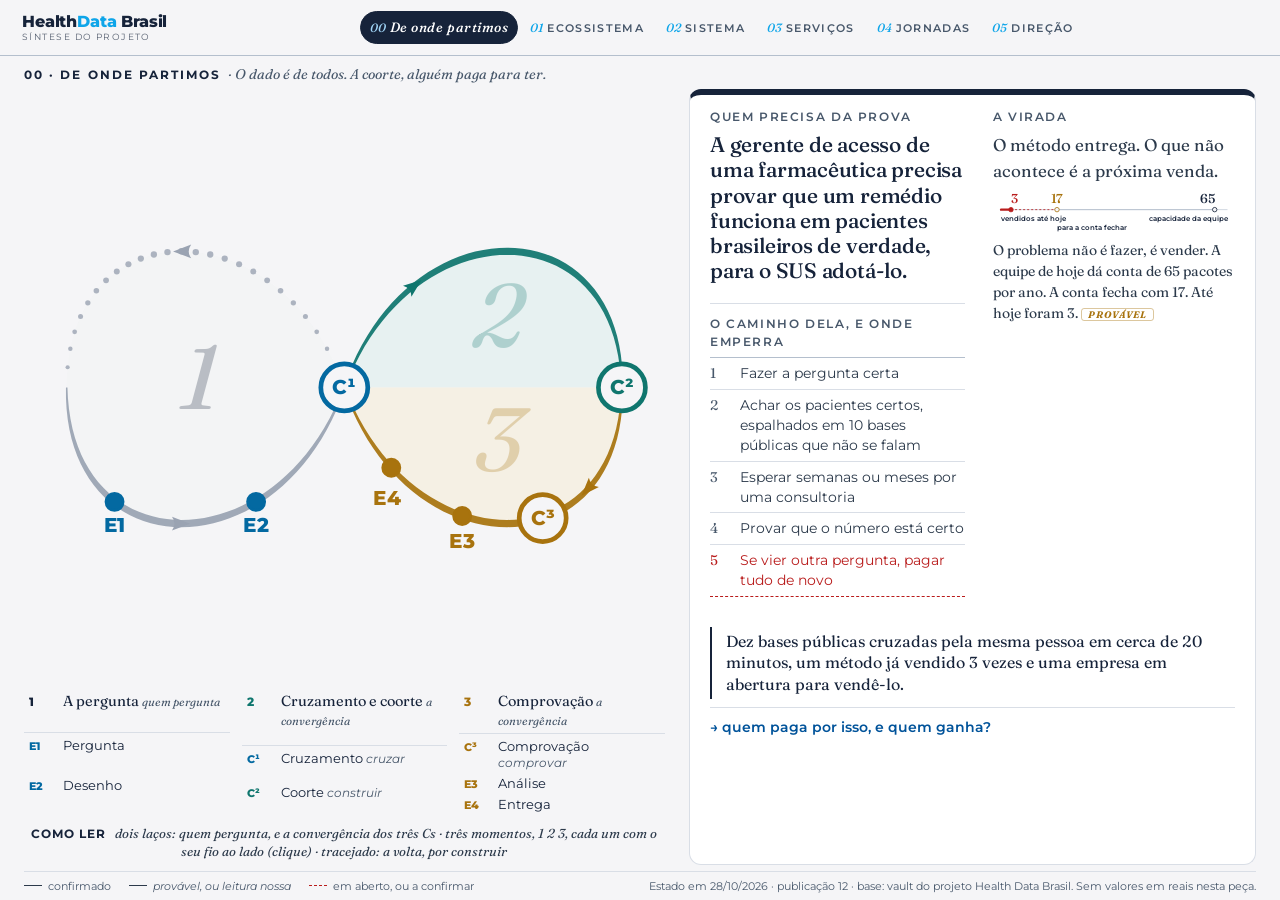
==== index.html @ 6c551632 "Publicação 12: Ajustes de celular Conferência de responsividade depois da publicação 11: em celular," ====
<!doctype html>
<html lang="pt-BR">
<head>
<meta charset="utf-8">
<meta name="viewport" content="width=device-width, initial-scale=1">
<title>Health Data Brasil · síntese do projeto</title>
<meta name="description" content="A síntese do projeto Health Data Brasil em uma tela: o contexto (quem precisa da prova, os três pacotes vendidos, a virada), as camadas da empresa nova (quem paga e quem ganha · das bases públicas à coorte · o que se vende · o que o cliente vive) e a direção: as três definições em aberto.">
<meta property="og:type" content="website">
<meta property="og:title" content="Health Data Brasil · o dado é de todos; a coorte, alguém paga para ter">
<meta property="og:description" content="Coortes a partir das bases públicas de saúde do Brasil, cruzadas pela mesma pessoa. O contexto, as camadas da empresa nova e o que falta definir, em uma tela.">
<meta property="og:url" content="https://biodesignbrasil.github.io/hdb-site/">
<meta name="twitter:card" content="summary">
<link rel="preconnect" href="https://fonts.googleapis.com">
<link rel="preconnect" href="https://fonts.gstatic.com" crossorigin>
<link href="https://fonts.googleapis.com/css2?family=Fraunces:opsz,wght@9..144,400;9..144,500;9..144,600&family=Montserrat:wght@400;500;600;700&display=swap" rel="stylesheet">
<link rel="stylesheet" href="css/styles.css?v=pub-12">
</head>
<body>

<!-- uma barra só (molde: a Sistemática da Longevidade): a marca, as abas como pílulas, o anel dos três Cs -->
<nav class="barra">
  <a class="wordmark" href="./"><span class="wm-nome">Health<span>Data</span> Brasil</span><span class="wm-sub">Síntese do projeto</span></a>
  <div class="nav-links" id="camadas" role="tablist" aria-label="o contexto, as camadas e a direção"></div>
</nav>

<main class="palco">
  <p class="pergunta" id="pergunta"></p>
  <p class="manchete" id="manchete"></p>

  <div class="vistas">
    <!-- 00 · o contexto: o laço dos três momentos à esquerda, a história à direita (28/10/2026) -->
    <section class="vista v-contexto" id="v-contexto" role="tabpanel" aria-label="Contexto">
      <div class="cena cena-ctx" id="cena-ctx">
        <div class="laco-linha">
          <div class="laco" id="laco" aria-label="o laço dos três momentos: quem pergunta e o método; a pergunta, a coorte, a prova; a volta, por construir"></div>
          <div class="laco-leg" id="laco-leg" aria-label="os três momentos, com as etapas, os Cs e as portas de cada um"></div>
        </div>
        <p class="laco-rot" id="laco-rot"></p>
      </div>
      <aside class="leitura leitura-ctx" id="leitura-ctx" aria-live="polite" data-piso="0.5"></aside>
    </section>

    <section class="vista v-dupla" id="v-ecossistema" role="tabpanel" aria-label="Ecossistema">
      <div class="cena"><svg id="eco" viewBox="0 0 900 540" role="img" aria-label="Quem paga a empresa nova, a empresa, e quem ganha com ela"></svg></div>
      <aside class="leitura" id="leitura-eco" aria-live="polite"></aside>
    </section>

    <section class="vista v-dupla cheia" id="v-sistema" role="tabpanel" aria-label="Sistema">
      <div class="cena">
        <div class="tempos" id="tempos" role="tablist" aria-label="o que olhar no sistema"></div>
        <div class="duo" id="duo" aria-label="os dois olhares, lado a lado">
          <svg id="sis1" viewBox="0 0 900 440" preserveAspectRatio="xMidYMin meet" role="img" aria-label="Hoje, à mão: cada base em separado"></svg>
          <svg id="sis2" viewBox="0 0 900 440" preserveAspectRatio="xMidYMin meet" role="img" aria-label="Com o HDB: os três Cs"></svg>
        </div>
        <svg id="sis" viewBox="0 0 900 440" role="img" aria-label="Das bases públicas à coorte: hoje à mão, e com o HDB"></svg>
      </div>
      <aside class="leitura" id="leitura-sis" aria-live="polite"></aside>
    </section>

    <section class="vista v-dupla" id="v-servicos" role="tabpanel" aria-label="Serviços">
      <div class="painel" id="portfolio" data-piso="0.6"></div>
      <aside class="leitura" id="leitura-pf" aria-live="polite"></aside>
    </section>

    <section class="vista v-cheia" id="v-jornadas" role="tabpanel" aria-label="Jornadas">
      <div class="painel" id="blueprint"></div>
    </section>

    <section class="vista v-direcao" id="v-direcao" role="tabpanel" aria-label="Direção">
      <div class="painel" id="direcao" data-piso="0.55"></div>
    </section>
  </div>

  <p class="legenda-procedencia">
    <span class="lp lp-ok">confirmado</span>
    <span class="lp lp-prov">provável, ou leitura nossa</span>
    <span class="lp lp-aberto">em aberto, ou a confirmar</span>
    <span class="lp-fonte" id="carimbo">Base: vault do projeto Health Data Brasil. Sem valores em reais nesta peça.</span>
  </p>
</main>

<script src="js/data.js?v=pub-12"></script>
<script src="js/convergencia.js?v=pub-12"></script>
<script src="js/script.js?v=pub-12"></script>
</body>
</html>
---- css/styles.css ----
/* ============================================================
   Sistemática Health Data Brasil — "o dado é de todos; a coorte, alguém paga para ter" (23/10/2026)
   Irmã da Sistemática Hernia3D e da Longevidade (mesma arquitetura de camadas), com a
   identidade do HDB: papel, tinta navy, azul de ação, ouro para dinheiro, vermelho para o
   que está em aberto ou em risco. Duas cores com sentido fixo em toda a peça:
     ouro     — dinheiro que entra ou sai (pagamentos)
     vermelho — o que falta: em aberto, a confirmar, risco
   27/10/2026, noite (clareza, como a Longevidade): uma barra só, com as abas como pílulas; a pergunta
   como linha de cima; menos por tela e letra maior; o cartão da Direção com ar e a cor do bloco.
   Encaixe sem rolagem no desktop; abaixo de 1020px a página empilha.
   ============================================================ */

:root{
  --papel:#f5f5f7; --papel-2:#e9ecf1; --papel-3:#dde6f0; --tinta:#16233a; --primary:#00539a; --brand-dark:#003d73; --ceu:#0ea5e9; --ouro:#a8730e; --ouro-claro:#f6ebcf;
  --risco:#b91c1c; --risco-claro:#f8dedb; --ok:#0f766e; --ok-claro:#d9efec; --ambar:#e0a526; --ambar-claro:#fbf0d5;
  --filete:#d9dee6; --filete-forte:#b4bfcd; --cinza:#48586b; --cinza-escuro:#2c3a4b; --texto:#16233a;
  --font:"Montserrat","Segoe UI",system-ui,sans-serif;
  --serif:"Fraunces",Georgia,"Times New Roman",serif;
  --header:56px; --nav:0px;
}
*{box-sizing:border-box;margin:0;padding:0}
html,body{height:100%}
body{font-family:var(--font);background:var(--papel);color:var(--texto);line-height:1.5;overflow:hidden;-webkit-font-smoothing:antialiased}
button{font:inherit;color:inherit}

/* ---- a barra: a marca, as abas como pílulas, o anel dos três Cs ---- */
nav.barra{position:sticky;top:0;z-index:50;height:var(--header);display:flex;align-items:center;gap:18px;padding:0 22px;background:var(--papel);border-bottom:1px solid var(--filete-forte)}
.wordmark{display:flex;flex-direction:column;text-decoration:none;color:var(--tinta);flex-shrink:0;line-height:1.1}
.wm-nome{font-weight:800;font-size:16px;letter-spacing:-.01em}
.wm-nome span{color:var(--ceu)}
.wm-sub{font-size:9px;letter-spacing:.16em;text-transform:uppercase;opacity:.7;margin-top:2px}
.nav-links{flex:1 1 auto;min-width:0;display:flex;align-items:center;justify-content:center;gap:2px;overflow-x:auto;scrollbar-width:none}
.nav-links::-webkit-scrollbar{display:none}
.f-camada{cursor:pointer;font-size:11.5px;font-weight:600;letter-spacing:.16em;text-transform:uppercase;color:var(--cinza);background:transparent;
  border:1px solid transparent;border-radius:999px;padding:6px 12px;white-space:nowrap;transition:color .15s,background .15s,border-color .15s}
.f-camada small{font-family:var(--serif);font-style:italic;font-size:12px;font-weight:500;color:var(--ceu);margin-right:6px;letter-spacing:0;text-transform:none}
.f-camada:hover{color:var(--tinta);border-color:var(--filete-forte)}
.f-camada.on{background:var(--tinta);border-color:var(--tinta);color:#fff}
.f-camada.on small{color:#9fd3f5}
.f-camada.f-livro{font-family:var(--serif);font-style:italic;text-transform:none;letter-spacing:.04em;font-size:13.5px;font-weight:500}
.f-camada:focus-visible,.clicavel:focus-visible,.l-elo:focus-visible,.tempos button:focus-visible{outline:2px solid var(--primary);outline-offset:2px}
/* o checkpoint da convergência (os três Cs), acendendo por camada */
.cv-header{flex-shrink:0}
.cv-header svg{height:40px;width:auto;display:block}

/* ---- palco: a altura exata da tela ---- */
.palco{display:flex;flex-direction:column;padding:8px 24px 6px;max-width:1600px;margin:0 auto}
/* a linha de cima: o número e o nome da camada em caixa alta; a pergunta em itálico de livro */
.pergunta{flex:0 0 auto;margin:0 0 4px;font-family:var(--serif);font-style:italic;font-size:14px;color:var(--cinza)}
.pergunta b{font-family:var(--font);font-style:normal;font-size:11.5px;font-weight:700;letter-spacing:.18em;text-transform:uppercase;color:var(--tinta);margin-right:4px}
/* a manchete: a afirmação da camada, uma linha (na 00, a frase que o leitor leva, duas) */
.manchete{flex:0 0 auto;margin:0 0 8px;font-family:var(--serif);font-size:18px;font-weight:500;line-height:1.3;color:var(--tinta);max-width:120ch}
.manchete:empty{display:none}
.vistas{flex:1 1 auto;min-height:0}
.vista{display:none;height:100%;animation:surge .18s ease}
.vista.on{display:grid}
@keyframes surge{from{opacity:0}to{opacity:1}}
@media (prefers-reduced-motion:reduce){.vista{animation:none}}
.v-dupla.on{grid-template-columns:minmax(0,1fr) 420px;gap:26px}
/* a 02 abre com os dois fluxos lado a lado, na tela inteira (comparativo); um clique num deles põe o olhar em foco e divide a tela */
.v-dupla.cheia.on{grid-template-columns:minmax(0,1fr)}
.v-dupla.cheia .leitura{display:none}
.v-dupla.cheia #sis{display:none}
.v-dupla:not(.cheia) #duo{display:none}
.duo{flex:1 1 auto;min-height:0;display:grid;grid-template-columns:1fr 1fr;gap:12px}
.duo svg{width:100%;height:100%;min-height:0;display:block;cursor:pointer;border-radius:9px}
.duo svg:hover{background:color-mix(in srgb,var(--cam,var(--ceu)) 6%,#fff)}
.volta-duo{display:block;cursor:pointer;background:none;border:none;padding:0;margin:0 0 8px;font-family:var(--font);font-size:13px;color:var(--primary)}
.volta-duo:hover{text-decoration:underline}
.v-dupla .leitura{position:relative}
.fecha-leitura{position:absolute;top:8px;right:12px;z-index:1;cursor:pointer;background:none;border:1px solid var(--filete-forte);border-radius:50%;width:24px;height:24px;line-height:1;font-size:16px;color:var(--cinza);padding:0}
.fecha-leitura:hover{color:var(--tinta);border-color:var(--tinta)}
/* a cor de cada camada, que pinta o cartão da leitura e a caixa da tese */
#v-contexto{--cam:var(--tinta)} #v-ecossistema{--cam:var(--ouro)} #v-sistema{--cam:var(--ceu)} #v-servicos{--cam:var(--ok)} #v-jornadas{--cam:var(--primary)}
.cena{display:flex;flex-direction:column;align-items:stretch;justify-content:center;min-height:0;height:100%;overflow:hidden}
.cena svg{flex:1 1 auto;min-height:0;height:100%;width:100%;display:block}
 /* os dois olhares: dois cartões largos, o ativo tingido com a cor da camada, como a tese das outras leituras */
.tempos{flex:0 0 auto;display:grid;grid-template-columns:1fr 1fr;gap:12px;padding:0 0 8px}
.tempos button{cursor:pointer;text-align:left;background:#fff;border:1px solid var(--filete-forte);border-left:4px solid var(--filete-forte);border-radius:9px;padding:7px 12px 8px;display:grid;grid-template-columns:auto 1fr;gap:1px 10px;align-items:baseline;color:var(--cinza-escuro);font-family:var(--font)}
.tempos button b{grid-row:span 2;font-family:var(--serif);font-size:22px;font-weight:500;color:var(--cinza);line-height:1}
.tempos button .tp-t{font-weight:700;font-size:14.5px;color:var(--tinta)}
.tempos button small{grid-column:2;font-size:13px;line-height:1.3;color:var(--cinza-escuro)}
.tempos button small b{grid-row:auto;font-family:var(--font);font-size:13px;font-weight:700;color:var(--tinta)}
.tempos button:hover{border-color:var(--cinza)}
.tempos button.on{background:color-mix(in srgb,var(--cam,var(--ceu)) 12%,#fff);border-color:var(--cam,var(--ceu))}
.tempos button.on b{color:var(--cam,var(--ceu))}
.leitura,.painel{min-height:0;height:100%;overflow:hidden}
/* quando nem a 0,82 cabe, o cartão rola por dentro em vez de encolher mais */
.leitura.rola,.painel.rola{overflow-y:auto;scrollbar-width:thin}
/* a leitura é um cartão (molde: a Longevidade): fundo branco, cantos arredondados, a cor da camada no alto */
.leitura{background:#fff;border:1px solid var(--filete);border-top:6px solid var(--cam,var(--tinta));border-radius:12px;padding:14px 20px 16px}
.ajusta{transform-origin:top left}

.legenda-procedencia{flex:0 0 auto;display:flex;flex-wrap:wrap;gap:6px 18px;align-items:center;margin-top:6px;padding-top:6px;
  border-top:1px solid var(--filete);font-size:11px;color:var(--cinza)}
.legenda-procedencia .lp-bmc{font-style:italic}
.lp{display:inline-flex;align-items:center;gap:6px}
.lp::before{content:"";width:18px;height:0;border-top:1.5px solid var(--cinza-escuro)}
.lp-prov{font-style:italic}
.lp-aberto::before{border-top-style:dashed;border-color:var(--risco)}
.lp-fonte{margin-left:auto}

/* ---- leitura: texto em filetes, sem caixas ---- */
.bloco{padding:0 0 12px;margin-bottom:12px;border-bottom:1px solid var(--filete)}
.bloco:last-of-type{border-bottom:none}
.bloco h3{font-family:var(--serif);font-size:20px;font-weight:500;color:var(--tinta);line-height:1.2;letter-spacing:-.01em;margin-bottom:6px}
.bloco p{font-size:14.5px;color:var(--cinza-escuro);line-height:1.5}
.rotulo{font-size:11.5px;font-weight:600;letter-spacing:.14em;text-transform:uppercase;color:var(--cinza);margin-bottom:6px;display:flex;align-items:center;gap:8px}
.achado{margin-bottom:10px}
.achado:last-child{margin-bottom:0}
.achado b{display:block;font-family:var(--font);font-size:14.5px;font-weight:600;color:var(--tinta);line-height:1.25;margin-bottom:2px}
.achado span{font-size:14px;color:var(--cinza-escuro)}
/* o achado curto: título e texto numa escala menor, para as listas dentro de uma ficha */
.achado.mini{margin-bottom:6px}
.achado.mini b{font-size:13.5px;margin-bottom:0}
.achado.mini span{font-size:13px;line-height:1.35}
/* a tese da camada: a primeira leitura, numa caixa na cor da camada (como o pedido ao Einstein no cartão da Direção) */
.achado.tese{padding:10px 14px 11px;border-radius:9px;background:color-mix(in srgb,var(--cam,var(--tinta)) 12%,#fff);border-left:4px solid var(--cam,var(--tinta));margin-bottom:12px}
.achado.tese b{font-family:var(--serif);font-size:18px;font-weight:500;line-height:1.3;margin-bottom:3px}
.achado.tese span{font-size:14px}
.ficha dl{display:grid;grid-template-columns:auto 1fr;gap:3px 12px;font-size:14px;margin-top:8px}
.ficha dt{color:var(--cinza)}
.risco{margin-top:8px;font-size:14px;color:var(--risco);padding-left:10px;border-left:2px solid var(--risco)}
.dica{font-size:13px;color:var(--cinza);font-style:italic;margin-top:8px}

/* procedência: provável em itálico, em aberto tracejado e vermelho */
.c-provavel{font-style:italic}
.tag{display:inline-block;font-size:12px;font-weight:600;padding:0 8px;border-radius:999px;border:1px solid;white-space:nowrap;line-height:1.7}
.conf{font-size:9.5px;font-weight:700;letter-spacing:.1em;text-transform:uppercase;padding:0 6px;border-radius:3px;line-height:1.8}
.conf-confirmado{color:var(--ok);border:1px solid #0F7A6466}
.conf-provavel{color:var(--ouro);border:1px solid #A8730E66;font-style:italic}
.conf-aberto{color:var(--risco);border:1px dashed var(--risco)}
.st{font-size:9.5px;font-weight:700;letter-spacing:.1em;text-transform:uppercase;padding:0 6px;border-radius:3px;line-height:1.8}
.st-feito{color:#fff;background:#14804A}
.st-parcial{color:#5a4200;background:var(--ambar)}
.st-aberto{color:var(--cinza);border:1px dashed var(--cinza)}

.lista{list-style:none}
.lista li{font-size:13.5px;padding:5px 8px;border-left:3px solid transparent;cursor:pointer;color:var(--cinza-escuro)}
.lista li:hover{background:var(--papel-2)}
.lista li.on{background:var(--ouro-claro);color:var(--texto)}
.lista li.t-confirmar{font-style:italic}
.lista li.t-beneficio{color:var(--cinza)}
.lista li b{color:var(--tinta);font-weight:600}
.l-elo{display:block;width:100%;text-align:left;cursor:pointer;background:none;border:none;border-top:1px solid var(--filete);margin-top:4px;padding:9px 0 0;font-family:var(--font);
  font-size:13.5px;font-weight:600;color:var(--primary);text-decoration:none}
.l-elo:hover{color:var(--ouro)}
.l-elo.inline{display:inline;width:auto;padding:0;font-size:13.5px;font-style:normal}


/* ---- svg comum ---- */
svg text{font-family:var(--font)}
.clicavel{cursor:pointer}
.nota-svg{font-size:10px;fill:var(--cinza);font-style:italic}

/* ---- 01 · ecossistema: quem paga → a empresa nova → quem ganha ---- */
.col-rot{font-size:10.5px;font-weight:700;letter-spacing:.2em;fill:var(--tinta)}
.col-sub{font-size:10.5px;fill:var(--cinza);font-style:italic}
.col-fio{stroke:var(--filete)}
.ator rect{fill:#fff;stroke:var(--tinta);stroke-width:1.1}
.ator.c-aberto rect{stroke-dasharray:5 4;stroke:var(--risco)}
.ator.projeto rect{fill:var(--tinta)}
.ator.projeto text{fill:#fff!important}
.ator.dentro rect{fill:var(--papel-3)}
.ator.ganha rect{fill:var(--ok-claro);stroke:#0F7A6488}
.ator.rival rect{fill:var(--papel-2);stroke:var(--filete-forte)}
.ator text.nome{font-size:12px;font-weight:700;fill:var(--tinta);letter-spacing:.02em}
.ator text.papel{font-size:10px;fill:var(--cinza)}
.ator.c-provavel text.papel{font-style:italic}
.ator.c-aberto text.papel{fill:var(--risco)}
.ator:hover rect{stroke:var(--primary);stroke-width:2}
.ator.on rect{stroke:var(--primary);stroke-width:2.6}
.seta{fill:none;stroke-width:1.8;opacity:.45;transition:opacity .2s}
.seta.t-confirmar{stroke-dasharray:7 5}
.seta.t-beneficio{stroke-dasharray:1.5 5;stroke-linecap:round;stroke-width:2.4}
.seta.on{opacity:1;stroke-width:2.8}
.seta.apaga{opacity:.07}
/* o número da seta, numa camada acima das caixas; o mesmo número abre a linha na leitura */
.rot-seta{opacity:0;pointer-events:none;transition:opacity .2s}
.rot-seta.on{opacity:1}
.rot-seta circle{stroke:var(--papel);stroke-width:2}
.rot-seta text{fill:#fff;font-size:10.5px;font-weight:700}
.lista li .n{display:inline-block;min-width:16px;height:16px;border-radius:50%;color:#fff;font-size:11px;font-weight:700;text-align:center;line-height:16px;margin-right:6px;vertical-align:1px}
.lista li .cs-mini{margin-left:6px;font-size:12px;font-weight:700;color:var(--cinza);white-space:nowrap}
/* o comparativo com o concorrente, nas palavras dos fundadores */
.compara{width:100%;border-collapse:collapse;font-size:13.5px;line-height:1.35;margin-top:2px}
.compara th,.compara td{text-align:left;vertical-align:top;padding:5px 8px 5px 0;border-top:1px solid var(--filete)}
.compara thead th{border-top:0;font-size:11.5px;letter-spacing:.09em;text-transform:uppercase;color:var(--cinza);padding-bottom:2px}
.compara tbody th{font-family:var(--serif);font-weight:500;color:var(--tinta);white-space:nowrap;width:1%}
.compara td:nth-child(2){color:var(--tinta);font-weight:600}
.compara td:nth-child(3){color:var(--cinza-escuro)}
.faixa{fill:var(--papel-2)}
.faixa-rot{font-size:10px;font-weight:700;letter-spacing:.18em;fill:var(--cinza-escuro)}

/* ---- 02 · sistema: das bases públicas à coorte ---- */
/* as três bandas do sistema dos Cs (clicáveis); as caixas dentro deixam o clique passar */
.banda rect{fill:#fff;stroke:var(--filete-forte);stroke-width:1.2;transition:stroke-width .15s,fill .15s}
.banda-C1 rect{stroke:var(--ceu)}.banda-C2 rect{stroke:var(--ok)}.banda-C3 rect{stroke:var(--ouro)}
.banda:hover rect,.banda.on rect{stroke-width:2.4}
.banda.on rect{fill:#f3f6fa}
.banda-rot{font-size:11px;font-weight:800;letter-spacing:.14em}
.banda-C1 .banda-rot{fill:var(--ceu-ink,#0369a1)}.banda-C2 .banda-rot{fill:var(--ok)}.banda-C3 .banda-rot{fill:var(--ouro)}
.banda-verbo{font-size:9.5px;letter-spacing:.14em;text-transform:uppercase;fill:var(--cinza)}
.chip-e rect{fill:var(--papel);stroke:var(--filete)}
.chip-e text{font-size:8.5px;font-weight:700;fill:var(--cinza-escuro)}
#sis .no{pointer-events:none}
.no-saida.a-construir rect{stroke:var(--risco);stroke-dasharray:5 4}
.no-saida.a-construir text{fill:var(--risco)}
.fio-c{fill:none;stroke:var(--tinta);stroke-width:2}
.ponta-c{fill:var(--tinta)}
.fio-volta{fill:none;stroke:var(--risco);stroke-width:1.8;stroke-dasharray:5 4}
.ponta-volta{fill:var(--risco)}
.volta-rot{font-size:10px;font-weight:700;fill:var(--risco);letter-spacing:.08em}
.base rect{fill:#fff;stroke:var(--tinta);stroke-width:1.1}
.base.c-provavel rect{stroke-dasharray:5 4}
.base text.nome{font-size:12px;font-weight:700;fill:var(--tinta)}
.base text.dom{font-size:9.5px;fill:var(--cinza);letter-spacing:.06em}
.base.c-provavel text.dom{font-style:italic}
.base:hover rect,.base.on rect{stroke:var(--primary);stroke-width:2.4}
.no rect{rx:6}
.no text.t{font-size:12.5px;font-weight:700}
.no text.s{font-size:10.5px}
.no-hoje rect{fill:var(--risco-claro);stroke:var(--risco);stroke-width:1.4}
.no-hoje text{fill:var(--risco)}
.no-hdb rect{fill:var(--tinta);stroke:var(--tinta)}
.no-hdb text{fill:#fff}
.no-saida rect{fill:#fff;stroke:var(--filete-forte)}
.no-saida text.t{fill:var(--tinta)}.no-saida text.s{fill:var(--cinza)}
.no-saida.ok rect{fill:var(--ok-claro);stroke:var(--ok)}
.fio-hoje{fill:none;stroke:var(--cinza);stroke-width:1.1;stroke-dasharray:4 4;opacity:.7}
.fio-hdb{fill:none;stroke:var(--primary);stroke-width:1.5;opacity:.7}
.fio-ouro{fill:none;stroke:var(--ouro);stroke-width:2.2}
.ponta{fill:var(--ouro)}
.ponta-azul{fill:var(--primary)}
.tempo-rot{font-weight:700;font-size:12px;letter-spacing:.12em;text-transform:uppercase;fill:var(--cinza-escuro)}
.tempo-rot.risco{fill:var(--risco)}
.dois{display:grid;grid-template-columns:1fr 1fr;gap:12px}
.dois h5{font-size:11px;letter-spacing:.14em;text-transform:uppercase;margin:0 0 4px;color:var(--cinza)}
.dois h5.risco{color:var(--risco)}.dois h5.ok{color:var(--ok)}
.dois p{font-size:13.5px}

/* ---- 03 · serviços: matriz de cobertura ---- */
/* ---- 03 · serviços (28/10/2026): o portfólio no molde da Longevidade: as linhas clínicas em cima, um cartão por pacote ---- */
.v-cheia.on{display:block}
.pf-rot{font-size:11.5px;font-weight:700;letter-spacing:.09em;text-transform:uppercase;color:var(--cinza);margin-right:10px}
.pf-linhas{display:flex;align-items:center;flex-wrap:wrap;gap:6px 10px;padding:0 0 8px;border-bottom:1px solid var(--filete);margin-bottom:10px}
.pf-chips{display:flex;flex-wrap:wrap;gap:6px}
.pf-linha{display:inline-grid;grid-template-columns:auto auto;column-gap:8px;align-items:baseline;padding:4px 10px 5px;border-radius:9px;border:1px solid;font-size:13px;line-height:1.5;background:#fff;max-width:300px}
.pf-linha small{grid-column:1/-1;font-size:12px;line-height:1.3;color:var(--cinza-escuro)}
.pf-linha b{font-weight:700;color:var(--tinta)}
.pf-linha i{font-style:italic;font-size:11.5px;color:var(--cinza-escuro)}
.pf-ok{border-color:var(--ok);background:var(--ok-claro)}
.pf-ceu{border-color:var(--ceu)}
.pf-ouro{border-color:var(--ouro);background:var(--ouro-claro)}
.pf-cinza{border-color:var(--filete-forte)}
.pf-cinza b{color:var(--cinza)}
.pf-trac{border-style:dashed}
.pf-grade{display:grid;grid-template-columns:repeat(3,minmax(0,1fr));gap:12px;align-items:stretch}
.pf-cartao{background:#fff;border:1px solid var(--filete);border-radius:12px;padding:12px 14px;display:flex;flex-direction:column;gap:5px;cursor:pointer;outline:none;transition:box-shadow .2s,border-color .2s}
.pf-cartao:hover,.pf-cartao:focus-visible,.pf-cartao.on{border-color:var(--tinta);box-shadow:0 2px 10px rgba(22,35,58,.08)}
.pf-cartao.c-aberto{border-style:dashed}
.pf-cartao h3{font-family:var(--serif);font-size:17px;font-weight:500;margin:0;line-height:1.2;color:var(--tinta)}
.pf-sub{display:block;font-size:11px;font-weight:700;letter-spacing:.08em;text-transform:uppercase;color:var(--cinza);margin-bottom:1px}
.pf-quem{margin:0;font-size:13px;color:var(--tinta);font-weight:600;line-height:1.3}
.pf-desc{margin:0;font-size:13px;color:var(--cinza-escuro);line-height:1.35}
.pf-conta{margin:3px 0 0;font-size:11.5px;font-weight:700;letter-spacing:.06em;text-transform:uppercase;color:var(--cinza)}
.pf-conta b{color:var(--ok)}
.pf-conta i{font-style:normal;color:var(--ouro)}
.pf-base{margin:2px 0 0;padding:4px 8px;border:1px dashed var(--primary);border-radius:6px;font-size:13px;font-weight:600;color:var(--primary)}
.pf-mais{margin:2px 0 0;font-size:11px;font-weight:700;letter-spacing:.06em;text-transform:uppercase;color:var(--primary)}
.pf-c{margin:4px 0 0;font-size:11px;font-weight:700;letter-spacing:.08em;text-transform:uppercase;color:var(--cor)}
.pf-lista{list-style:none;margin:0;padding:0}
.pf-lista li{font-size:13.5px;line-height:1.3;padding:1px 0 1px 9px;border-left:3px solid var(--cor);margin:2px 0;color:var(--tinta)}
.pf-lista li.pf-abrir{font-style:italic;color:var(--cinza-escuro);border-left-style:dashed}
.pf-destrava{margin:auto 0 0;padding-top:6px;border-top:1px solid var(--filete);font-size:13px}
.pf-mod{display:inline-block;font-size:11.5px;font-weight:600;padding:0 7px;border-radius:999px;background:var(--papel-2);color:var(--tinta);margin:2px 3px 0 0}
.pf-pe{margin:0;display:flex;gap:6px;align-items:center;flex-wrap:wrap}
.pf-leg{margin:8px 0 0;font-size:12.5px;color:var(--cinza-escuro);display:flex;flex-wrap:wrap;gap:4px 10px;align-items:center}
.pf-leg-c{font-weight:700;color:var(--cor);padding-left:8px;border-left:3px solid var(--cor)}
.pf-leg .l-elo{margin-left:auto}
.pf-achados{margin:4px 0 0;display:flex;flex-wrap:wrap;gap:4px 12px;align-items:baseline;font-size:13px}
.pf-ach{color:var(--cinza-escuro)}
.pf-ach b{color:var(--tinta);font-weight:600}
.pf-lista li small{display:block;font-size:11.5px;line-height:1.3;color:var(--cinza);font-style:normal}
/* o pacote aberto se lê na coluna da direita, com a descrição de cada entrega; os cartões da esquerda levam só os nomes */
.leitura .pf-lista li small{display:block;font-size:12.5px;color:var(--cinza-escuro)}
.leitura .pf-lista li{font-size:14px;margin:4px 0}
.leitura .pf-c{margin-top:8px}
.leitura .pf-destrava{margin:0;padding:0;border:0;font-size:13.5px}
.pf-sabemos{margin-top:8px;padding-top:8px;border-top:1px solid var(--filete);display:grid;grid-template-columns:auto repeat(2,minmax(0,1fr));gap:4px 14px;align-items:start}
.pf-sabemos .pf-rot{grid-row:span 2;align-self:start;padding-top:2px}
.pf-revela{margin:8px 0 0;padding:8px 0 0;border-top:1px solid var(--filete);font-size:14px;color:var(--cinza-escuro);line-height:1.45}

/* ---- 04 · jornadas: o blueprint ---- */
.bp-pe{display:flex;justify-content:space-between;align-items:baseline;gap:16px;margin-top:10px;font-size:13px;font-style:italic;color:var(--cinza);line-height:1.4}
.bp-pe .l-elo{flex:0 0 auto;width:auto;margin:0;font-style:normal}
.bp{display:grid;grid-template-columns:100px repeat(6,minmax(0,1fr));font-size:12.5px;color:var(--cinza-escuro)}
.bp>div{padding:6px 7px;border-bottom:1px solid var(--filete);line-height:1.35}
.bp .bp-zona{font-size:11px;font-weight:700;letter-spacing:.18em;color:var(--cinza);text-align:center;border-bottom:2px solid var(--primary);padding:0 0 4px}
.bp .bp-zona.depois{color:var(--risco);border-bottom:2px dashed var(--risco)}
.bp .bp-zona.vazio{border-bottom:none}
.bp-lin{font-size:9.5px;font-weight:700;letter-spacing:.12em;text-transform:uppercase;color:var(--cinza)}
.bp-cab{text-align:center}
.bp-cab small{display:block;font-size:9.5px;color:var(--cinza)}
.bp-cab b{display:block;font-family:var(--font);font-size:14px;font-weight:700;color:var(--tinta);line-height:1.2}
.bp .depois{background:#A8730E0D}
.bp-palco{color:var(--texto);font-weight:500}
.bp-palco.inf{font-style:italic;font-weight:400}
.bp .bp-vis{grid-column:1/-1;padding:2px 0;border-bottom:1.5px dashed var(--tinta);position:relative;height:10px}
.bp-vis span{position:absolute;right:0;top:-2px;background:var(--papel);padding-left:8px;font-size:9px;font-weight:700;letter-spacing:.16em;color:var(--tinta)}
.bp-risco{color:var(--risco)}
.bp-risco.vazio{color:var(--filete-forte)}
.chips{display:flex;flex-wrap:wrap;gap:3px;align-items:flex-start;align-content:flex-start}
.chips .tag{font-size:11px;padding:0 6px}

/* ---- 26/10 · método Goh: quem não ouvimos, passagens, esperas ---- */
.relacoes summary{cursor:pointer;list-style:none}
.relacoes summary::-webkit-details-marker{display:none}
.relacoes summary::before{content:"+";font-family:var(--serif);font-size:14px;letter-spacing:0;color:var(--ceu)}
.relacoes[open] summary::before{content:"−"}
.passagem{margin-top:10px;padding-top:8px;border-top:1px solid var(--filete);font-size:13.5px;color:var(--cinza-escuro)}
.passagem b{color:var(--tinta);margin-right:4px}
.passagem span{font-weight:600;color:var(--tinta)}
.passagem.c-aberto span{color:var(--risco);font-style:italic}
.passagem.c-provavel span{font-style:italic}
.pas-quem{font-size:10px;font-weight:600;fill:var(--risco);font-style:italic}
.bp-espera{display:flex;align-items:center;justify-content:center;gap:5px;margin-top:3px;font-size:11px;font-style:italic;color:var(--ouro)}
.bp-espera i{flex:none;width:9px;height:9px;border-radius:50%;border:1.5px solid var(--ouro)}

/* ---- 05 · direção: a conclusão, as três respostas e o modelo de negócio (molde: a Longevidade) ----
   À esquerda, pouco e grande: a conclusão em serifa, as três respostas numeradas, uma linha da lei do mínimo, o quadro.
   À direita, um cartão com ar: o pedido ao Einstein na cor do bloco, o que temos e o que falta definir, o que já sabemos e o que falta. */
.v-direcao.on{display:block}
.bmc-dir{display:grid;grid-template-columns:440px minmax(0,1fr);gap:26px;align-items:stretch}
.bmc-col{display:flex;flex-direction:column;gap:12px}
.dc-conc{padding:0 0 2px}
.dc-frase{font-family:var(--serif);font-size:19px;line-height:1.3;color:var(--tinta);margin:0 0 10px}
.dc-tres{list-style:none;margin:0;padding:0;display:flex;flex-direction:column;gap:4px}
.dc-tres li{margin:0}
.dc-resp{display:grid;grid-template-columns:18px 1fr;gap:9px;align-items:start;width:100%;text-align:left;background:none;border:0;padding:2px 0;cursor:pointer;color:var(--tinta);font-size:14.5px;line-height:1.35}
.dc-resp i{display:flex;align-items:center;justify-content:center;width:18px;height:18px;margin-top:1px;border-radius:50%;background:var(--tinta);color:var(--papel);font-style:normal;font-size:11px;font-weight:700}
.dc-resp span{font-family:var(--serif);font-size:15.5px;font-weight:500}
.dc-resp:hover span{color:var(--primary)}
.dc-tres li.minimo .dc-resp span{color:var(--risco)}
.dc-min{display:inline-block;margin-left:6px;font-family:var(--font);font-style:normal;font-size:9px;font-weight:700;letter-spacing:.1em;text-transform:uppercase;color:var(--risco);border:1px dashed var(--risco);border-radius:3px;padding:0 6px;line-height:1.8;vertical-align:2px;white-space:nowrap}
.dc-limite{margin:8px 0 0;padding:8px 0 0;border-top:1px solid var(--filete);font-size:13.5px;line-height:1.45;color:var(--cinza-escuro)}
.dc-limite b{display:block;font-size:11px;font-weight:700;letter-spacing:.18em;text-transform:uppercase;color:var(--cinza);margin-bottom:2px}
.pc-resp{font-weight:700;color:var(--tinta);letter-spacing:.08em}
.bmc{display:grid;grid-template-columns:repeat(10,minmax(0,1fr));grid-template-rows:70px 70px 46px;gap:5px}
.bmc-b{min-width:0;overflow:hidden;display:flex;align-items:flex-start;text-align:left;cursor:pointer;padding:6px 7px;border-radius:6px;
  background:color-mix(in srgb,var(--pv) 14%,#fff);border:1px solid var(--filete);border-top:3px solid var(--pv);color:var(--tinta);transition:background .15s,border-color .15s}
.bmc-b:hover{border-color:var(--filete-forte);border-top-color:var(--pv);background:color-mix(in srgb,var(--pv) 22%,#fff)}
.bmc-b.on{background:color-mix(in srgb,var(--pv) 34%,#fff);border-color:var(--tinta);border-top-color:var(--tinta);box-shadow:0 0 0 2px rgba(22,35,58,.14)}
.bmc-tit{font-size:13.5px;font-weight:600;line-height:1.2;min-width:0}
.bmc-tit i{display:flex;align-items:center;justify-content:center;width:16px;height:16px;margin:0 0 4px;border-radius:50%;
  background:var(--tinta);color:var(--papel);font-style:normal;font-size:9.5px;font-weight:700}
.bmc-col .dica{margin-top:0}
.pv-cards{display:grid}
.pv-cards>.pv-card{grid-area:1/1;visibility:hidden}
.pv-cards>.pv-card.on{visibility:visible}
.pv-card{display:flex;flex-direction:column;gap:14px;padding:16px 20px 18px;border-radius:12px;background:#fff;border:1px solid var(--filete);border-top:6px solid var(--pv)}
.pc-cab{display:flex;flex-direction:column;gap:2px}
.pc-eyebrow{display:flex;align-items:center;flex-wrap:wrap;gap:8px;font-size:11.5px;font-weight:600;letter-spacing:.14em;text-transform:uppercase;color:var(--cinza)}
.pc-tit{font-family:var(--serif);font-size:23px;font-weight:500;line-height:1.15;color:var(--tinta)}
.pc-rot{display:flex;align-items:center;gap:7px;margin:0 0 5px;font-size:11.5px;font-weight:600;letter-spacing:.12em;text-transform:uppercase;color:var(--cinza)}
.pc-rot span{display:inline-block;min-width:18px;padding:0 6px;border-radius:999px;background:var(--papel-2);font-family:var(--font);font-size:11px;letter-spacing:0;text-align:center;color:var(--tinta)}
.pc-pede{padding:12px 16px 13px;border-radius:9px;background:color-mix(in srgb,var(--pv) 16%,#fff);border-left:4px solid var(--pv)}
.pc-pede .pc-rot{color:var(--tinta);opacity:.75}
.pc-pede p:not(.pc-rot){font-family:var(--serif);font-size:18px;line-height:1.38;color:var(--tinta)}
.pc-dupla,.pc-listas{display:grid;grid-template-columns:1fr 1fr;gap:24px}
.pc-listas{padding-top:12px;border-top:1px solid var(--filete)}
.pc-txt{font-size:14.5px;line-height:1.5;color:var(--cinza-escuro)}
.pc-cond{font-size:13.5px;color:var(--cinza-escuro);padding:6px 0;border-top:1px solid var(--filete)}
.pc-cond b{color:var(--tinta)}
.pc-ul{list-style:none;display:flex;flex-direction:column;gap:8px}
.pc-ul li{position:relative;padding-left:15px;font-size:14px;line-height:1.4;color:var(--cinza-escuro)}
.pc-ul li::before{content:"";position:absolute;left:0;top:7px;width:6px;height:6px;border-radius:50%;background:var(--pv)}
.pc-ul li b{display:block;font-weight:600;color:var(--tinta)}
.pc-ul li small{display:block;margin-top:2px;font-size:12.5px;color:var(--cinza)}
.pc-ul li.pc-ouvir::before{background:none;border:1px dashed var(--risco)}
.pc-ul li.pc-vazio{font-style:italic;color:var(--cinza)}
.pc-ul li.pc-vazio::before{background:var(--filete)}
.pc-ver{font-size:12.5px;padding-top:1px}
.pc-pontos .pc-rot{margin-bottom:2px}
.pc-pontos ol{list-style:none;display:flex;flex-wrap:wrap;gap:3px 14px;padding:0}
.pc-pontos li{display:inline-flex;align-items:center;gap:6px;font-size:13.5px}
.pc-pontos li i{flex:none;width:9px;height:9px;border-radius:50%;background:var(--ok)}
.pc-pontos li.foco i{outline:1.5px solid var(--ok);outline-offset:2px}
.pc-pontos li b{color:var(--tinta);font-weight:600}
.pc-pontos li small{font-size:12px;color:var(--cinza);line-height:1.3}
.pc-conta{font-size:13.5px;padding-top:8px;border-top:1px solid var(--filete)}
.pc-conta a{color:var(--ouro);text-decoration:none;border-bottom:1px solid var(--ouro-claro)}
.pc-conta a:hover{border-bottom-color:var(--ouro)}

/* ---- 00 · contexto (28/10/2026): o laço dos três momentos à esquerda (figura + legenda), a história à direita, em uma tela ---- */
.v-contexto.on{grid-template-columns:minmax(380px,52%) minmax(0,1fr);gap:24px}
/* o desenho toma toda a altura que sobra (largura e altura, o que limitar primeiro); a legenda em três colunas logo abaixo e a linha de leitura no pé.
   Antes a legenda ficava ao lado e a figura saía com 400 px de largura ("não tivemos ganho de tamanho", o usuário, 28/10) */
.cena-ctx{align-items:stretch;justify-content:flex-start;gap:8px;padding:4px 0}
.cena-ctx .laco-rot{flex:0 0 auto;max-width:none}
.laco-linha{flex:1 1 auto;min-height:0;display:flex;flex-direction:column;align-items:stretch;gap:8px;width:100%}
/* o oito compacto tem 300 × 170; a largura manda, e a altura da tela é o teto */
.laco{flex:1 1 auto;min-height:0;min-width:0;width:100%;container-type:inline-size}
.laco .lc-svg{display:block;width:100%;height:100%;overflow:visible;font-family:var(--font)}
/* halo de papel atrás de toda letra: onde um contorno passa perto, a letra ganha */
.laco .lc-svg text{paint-order:stroke;stroke:var(--papel);stroke-width:2.4px;stroke-linejoin:round}
/* o laço como desenho de pena: os arcos são fitas (caminhos fechados que engrossam no meio), a volta um pontilhado de tinta, os numerais itálicos de capítulo */
.lc-reg{fill:color-mix(in srgb,var(--tinta) 5%,#fff);stroke:none;cursor:pointer;transition:fill .3s,opacity .3s;outline:none}
.lc-reg-coorte{fill:color-mix(in srgb,#0f766e 10%,#fff)}
.lc-reg-prova{fill:color-mix(in srgb,#a8730e 11%,#fff)}
.lc-reg:hover,.lc-reg:focus-visible,.lc-reg.on{fill:color-mix(in srgb,var(--tinta) 13%,#fff)}
.lc-reg-coorte:hover,.lc-reg-coorte:focus-visible,.lc-reg-coorte.on{fill:color-mix(in srgb,#0f766e 20%,#fff)}
.lc-reg-prova:hover,.lc-reg-prova:focus-visible,.lc-reg-prova.on{fill:color-mix(in srgb,#a8730e 22%,#fff)}
.lc-reg.dim{opacity:.55}
.lc-arco{stroke:none;pointer-events:none;opacity:.92}
.lc-arco.lc-aberta{opacity:.8}
.lc-seta{pointer-events:none}
.lc-num{font-family:var(--serif);font-style:italic;font-size:42px;font-weight:400;opacity:.26;pointer-events:none;stroke:none!important}
.lc-sg{font-size:9.5px;font-weight:800;letter-spacing:.02em;pointer-events:none}
.lc-no{cursor:pointer;outline:none}
.lc-no circle{fill:var(--papel);stroke:var(--cor);stroke-width:2.2;transition:fill .2s,stroke-width .2s}
.lc-no:hover circle,.lc-no:focus-visible circle,.lc-no.on circle{fill:#fff;stroke-width:3}
.lc-nt{font-size:9.5px;font-weight:800;fill:var(--cor);pointer-events:none}
.lc-etapa{cursor:pointer;outline:none}
.lc-etapa .lc-ponto{stroke-width:1.3;transition:r .15s}
.lc-etapa:hover .lc-ponto,.lc-etapa:focus-visible .lc-ponto,.lc-etapa.on .lc-ponto{r:5.5}
.lc-guia{fill:none;stroke:var(--filete-forte);stroke-width:.9;stroke-dasharray:1.6 2.2}
@container (max-width:300px){.lc-sg{display:none}}
/* a legenda ao lado: três grupos, um por momento; cada linha é um botão que acende a sua parte na figura */
.laco-leg{flex:0 0 auto;width:100%;display:grid;grid-template-columns:repeat(3,minmax(0,1fr));gap:4px 12px;align-content:start}
.lg-grupo{display:grid;gap:1px}
.lg-titulo,.lg-item{all:unset;display:grid;grid-template-columns:30px 1fr;align-items:baseline;column-gap:4px;font-family:var(--font);font-size:12.5px;line-height:1.3;color:var(--tinta);cursor:pointer;padding:2px 5px;border-radius:5px;transition:background .2s}
.lg-titulo{font-family:var(--serif);font-size:14.5px;border-bottom:1px solid var(--filete);border-radius:5px 5px 0 0;padding-bottom:3px;margin-bottom:2px}
.lg-titulo b{font-family:var(--font);font-size:12px;font-weight:800;color:var(--cor)}
.lg-item b{font-size:11px;font-weight:800;color:var(--cor);letter-spacing:.03em}
.lg-item i,.lg-titulo i{font-style:italic;color:var(--cinza);font-size:11.5px;font-weight:400}
.lg-item:hover,.lg-item.on,.lg-titulo:hover,.lg-titulo.on{background:color-mix(in srgb,var(--cor) 11%,#fff)}
.lg-item:focus-visible,.lg-titulo:focus-visible{outline:2px solid var(--cor);outline-offset:1px}
.laco-rot{flex:0 0 auto;font-family:var(--serif);font-style:italic;font-size:13px;color:var(--cinza-escuro);text-align:center;max-width:84ch;line-height:1.4;min-height:2.8em}
.laco-rot b{font-family:var(--font);font-style:normal;font-weight:700;font-size:12px;letter-spacing:.08em;text-transform:uppercase;color:var(--tinta);margin-right:6px}
/* o cartão da história: com a coluna da esquerda mais larga, a virada desce para baixo da história quando o cartão aperta */
.leitura-ctx{container-type:inline-size}
@container (max-width:600px){.ctx-grid{grid-template-columns:1fr}}
.ctx-grid{display:grid;grid-template-columns:1.05fr 1fr;gap:0 28px;align-items:start}
/* a virada no mesmo papel da história, sem caixa: continua o caminho, não o interrompe */
.ctx-box{border-bottom:0}
.ctx-box .dica{margin-top:4px}
.ctx-h{font-family:var(--serif)!important;font-size:21px!important;font-weight:500!important;line-height:1.2!important;letter-spacing:-.01em;margin-bottom:8px!important}
.ficha p,.leitura-ctx .bloco p{font-size:14px}
.obst{counter-reset:o;list-style:none;border-top:1px solid var(--filete-forte)}
.obst li{counter-increment:o;display:grid;grid-template-columns:22px 1fr;gap:8px;padding:5px 0;border-bottom:1px solid var(--filete);font-size:13.5px;color:var(--cinza-escuro)}
.obst li::before{content:counter(o);font-family:var(--serif);font-size:14px;color:var(--cinza)}
.obst li.aberta{color:var(--risco);border-bottom:1px dashed var(--risco)}
.obst li.aberta::before{color:var(--risco)}
.ctx-entrega{font-family:var(--serif);font-size:17px!important;line-height:1.25;color:var(--tinta);margin-bottom:4px}
.ctx-virada{font-family:var(--serif);font-size:14px!important;line-height:1.35;color:var(--tinta);margin-bottom:6px}
.regua-svg{display:block;width:100%;max-width:520px;height:auto;overflow:visible;margin:2px 0 8px}
.rg-base{stroke:var(--filete-forte);stroke-width:1.5}
.rg-feito{stroke:var(--risco);stroke-width:6;stroke-linecap:round}
.rg-falta{stroke:var(--risco);stroke-width:2;stroke-dasharray:5 5}
.rg-sobra{stroke:var(--filete-forte);stroke-width:2}
.rg-no{fill:var(--papel);stroke-width:2}
.rg-no.rg-risco{stroke:var(--risco);fill:var(--risco)}.rg-no.rg-ouro{stroke:var(--ouro)}.rg-no.rg-tinta{stroke:var(--tinta)}
.rg-num{font-family:var(--serif);font-size:32px;font-weight:500;letter-spacing:-.02em;fill:var(--tinta)}
.rg-num.rg-risco{fill:var(--risco)}.rg-num.rg-ouro{fill:var(--ouro)}
.rg-rot{font-size:18px;font-weight:600;fill:var(--tinta)}
.pontos{display:flex;flex-wrap:wrap;gap:4px 14px;margin:2px 0 4px}
.pontos span{display:inline-flex;align-items:center;gap:6px;font-size:13.5px;color:var(--tinta)}
.pontos i{width:8px;height:8px;border-radius:50%;background:var(--ok)}
.pontos .foco{font-weight:600}
.pontos .foco i{outline:1.5px solid var(--ok);outline-offset:2px}
.ctx-frase{font-family:var(--serif);font-size:16px;line-height:1.35;color:var(--tinta);border-left:2px solid var(--tinta);padding:4px 0 4px 14px;margin:6px 0 8px}

/* ---- tela baixa (notebook): a barra e a linha de cima cedem altura ao conteúdo ---- */
@media (max-height:700px) and (min-width:1021px){
  :root{--header:50px}
  .palco{padding:6px 22px 4px}
  .pergunta{margin-bottom:2px;font-size:13.5px}
  .manchete{font-size:16.5px;margin-bottom:6px}
  .legenda-procedencia{margin-top:4px;padding-top:4px}
}
/* ---- telas médias: as pílulas apertam ---- */
@media (max-width:1360px){.f-camada{padding:5px 9px;letter-spacing:.12em;font-size:11px}.f-camada small{margin-right:4px}}

/* ---- telas estreitas: empilha e rola ---- */
@media (max-width:1020px){
  body{overflow:auto}
  nav.barra{height:auto;padding:10px 16px;flex-wrap:wrap;gap:8px 14px}
  .nav-links{flex:1 1 100%;order:3;justify-content:flex-start;overflow-x:auto}
  .cv-header{margin-left:auto}
  .palco{padding:12px 16px}
  .vista.on{display:block;height:auto}
  .cena{height:auto;overflow-x:auto}
  .cena svg{height:auto;min-width:760px}
  .tempos{grid-template-columns:1fr}
  .duo{grid-template-columns:1fr;overflow-x:auto}
  .duo svg{height:auto}
  .laco-leg{gap:6px 10px}
  .leitura{margin-top:14px;padding:14px 16px 16px}
  .leitura,.painel{height:auto;overflow:visible}
  .painel{overflow-x:auto}
  .mz{min-width:640px}
  .bp{min-width:820px}
  .manchete{font-size:16px}
  .bmc-dir,.pc-dupla,.pc-listas{grid-template-columns:1fr}
  .bmc{grid-template-columns:1fr 1fr;grid-template-rows:none}
  .bmc-b{grid-area:auto!important;min-height:44px}
  .pv-card{padding:14px 16px 16px}
  .lp-fonte{margin-left:0}
  .v-contexto.on{display:block}
  .pf-grade{grid-template-columns:1fr}
  .pf-leg .l-elo{margin-left:0}
  .cena.cena-ctx{padding:0 0 10px;overflow:visible;align-items:center}
  .cena.cena-ctx svg{min-width:0;height:auto}
  .laco-linha{flex-direction:column;align-items:stretch}
  .laco{width:min(92vw,560px);margin:0 auto}
  .laco .lc-svg{height:auto}
  .laco-leg{width:100%;grid-template-columns:repeat(3,minmax(0,1fr));gap:10px}
  .ctx-grid{grid-template-columns:1fr}
}

/* celular estreito: a legenda do laço numa coluna só, para os nomes não quebrarem */
@media (max-width:520px){.laco-leg{grid-template-columns:1fr}.lg-grupo{display:grid;grid-template-columns:auto 1fr 1fr;gap:2px 8px;align-items:baseline}.lg-grupo .lg-titulo{grid-column:1/-1}}
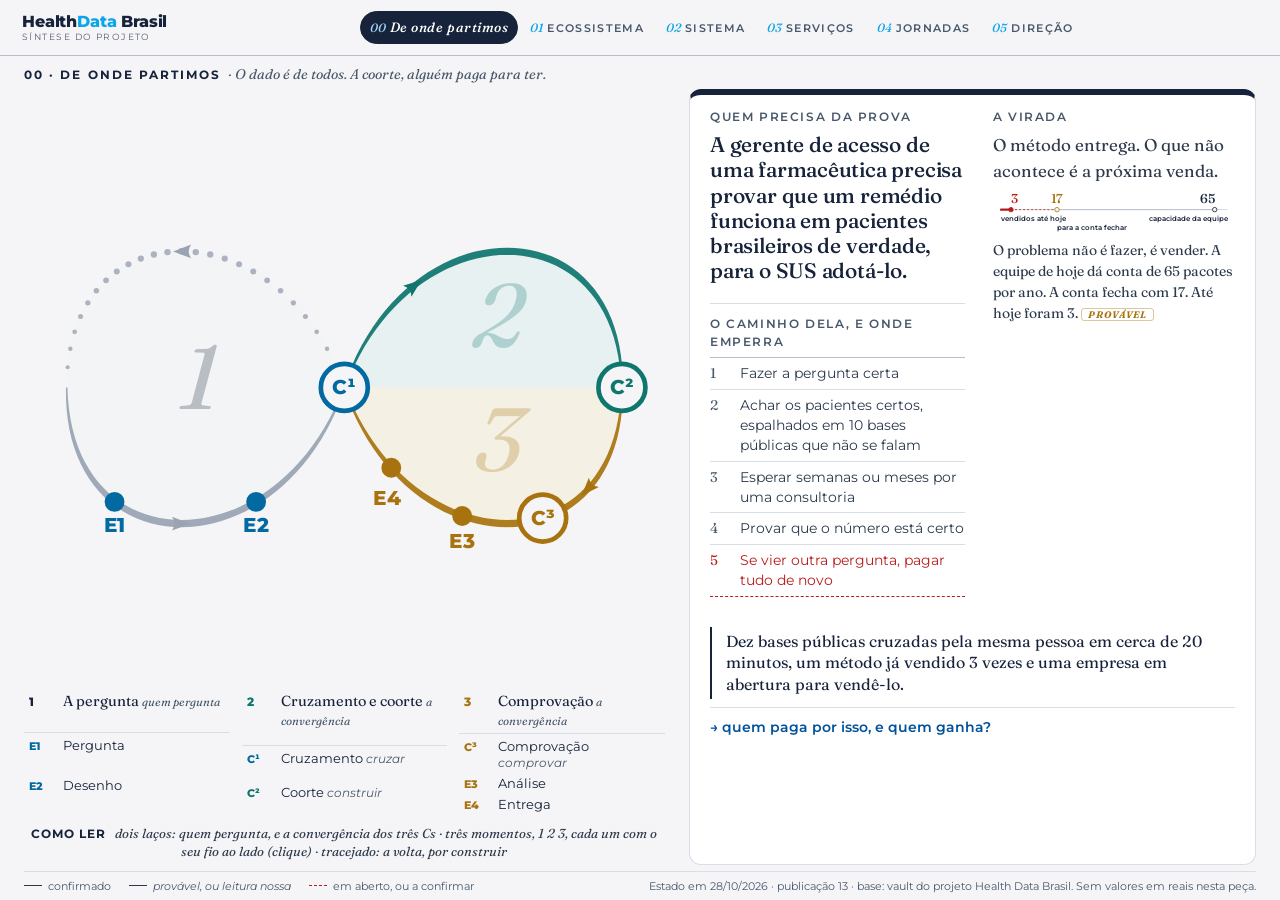
==== commit 0d72ed29: "Publicação 13: O pacote no celular Empilhada (celular e tablet), a aba 03 escondia a leitura da dire" ====
--- a/index.html
+++ b/index.html
@@ -13,7 +13,7 @@
 <link rel="preconnect" href="https://fonts.googleapis.com">
 <link rel="preconnect" href="https://fonts.gstatic.com" crossorigin>
 <link href="https://fonts.googleapis.com/css2?family=Fraunces:opsz,wght@9..144,400;9..144,500;9..144,600&family=Montserrat:wght@400;500;600;700&display=swap" rel="stylesheet">
-<link rel="stylesheet" href="css/styles.css?v=pub-12">
+<link rel="stylesheet" href="css/styles.css?v=pub-13">
 </head>
 <body>
 
@@ -79,8 +79,8 @@
   </p>
 </main>
 
-<script src="js/data.js?v=pub-12"></script>
-<script src="js/convergencia.js?v=pub-12"></script>
-<script src="js/script.js?v=pub-12"></script>
+<script src="js/data.js?v=pub-13"></script>
+<script src="js/convergencia.js?v=pub-13"></script>
+<script src="js/script.js?v=pub-13"></script>
 </body>
 </html>
--- a/css/styles.css
+++ b/css/styles.css
@@ -284,6 +284,7 @@
 .pf-lista li small{display:block;font-size:11.5px;line-height:1.3;color:var(--cinza);font-style:normal}
 /* o pacote aberto se lê na coluna da direita, com a descrição de cada entrega; os cartões da esquerda levam só os nomes */
 .leitura .pf-lista li small{display:block;font-size:12.5px;color:var(--cinza-escuro)}
+.pf-cartao .pf-lista li small,.pf-cartao .pf-so-empilha{display:none}
 .leitura .pf-lista li{font-size:14px;margin:4px 0}
 .leitura .pf-c{margin-top:8px}
 .leitura .pf-destrava{margin:0;padding:0;border:0;font-size:13.5px}
@@ -509,6 +510,10 @@
   .lp-fonte{margin-left:0}
   .v-contexto.on{display:block}
   .pf-grade{grid-template-columns:1fr}
+  /* empilhado, o pacote aberto se lê no próprio cartão; a leitura da direita some (repetia o pacote no fim: o usuário, 28/10) */
+  #v-servicos .leitura{display:none}
+  .pf-cartao.on .pf-lista li small{display:block;font-size:12px;color:var(--cinza-escuro)}
+  .pf-cartao.on .pf-so-empilha{display:block}
   .pf-leg .l-elo{margin-left:0}
   .cena.cena-ctx{padding:0 0 10px;overflow:visible;align-items:center}
   .cena.cena-ctx svg{min-width:0;height:auto}
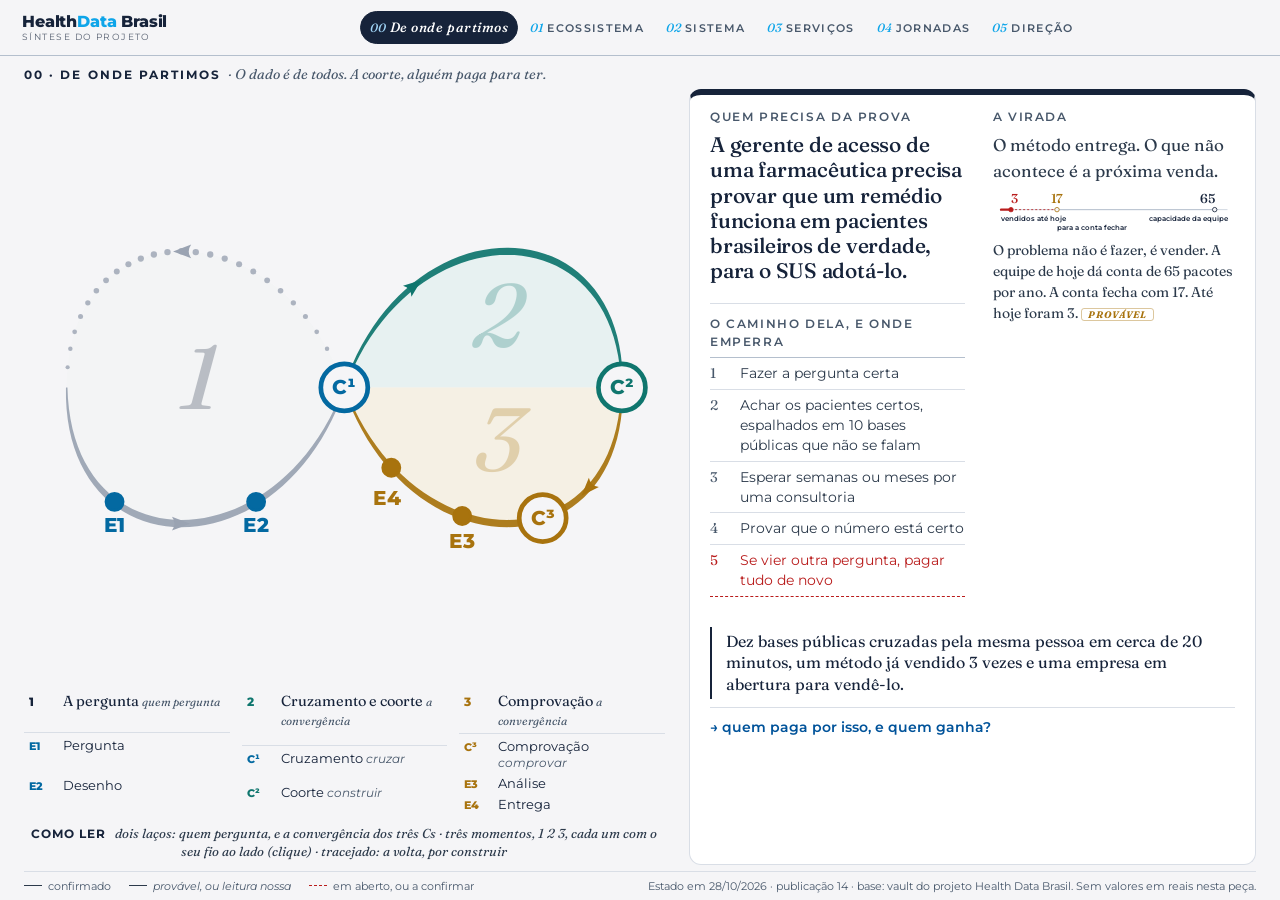
==== commit 8a1d7fb6: "Publicação 14: Os achados no celular Na 03 empilhada, o bloco "o que já sabemos" vinha numa grade de" ====
--- a/index.html
+++ b/index.html
@@ -13,7 +13,7 @@
 <link rel="preconnect" href="https://fonts.googleapis.com">
 <link rel="preconnect" href="https://fonts.gstatic.com" crossorigin>
 <link href="https://fonts.googleapis.com/css2?family=Fraunces:opsz,wght@9..144,400;9..144,500;9..144,600&family=Montserrat:wght@400;500;600;700&display=swap" rel="stylesheet">
-<link rel="stylesheet" href="css/styles.css?v=pub-13">
+<link rel="stylesheet" href="css/styles.css?v=pub-14">
 </head>
 <body>
 
@@ -79,8 +79,8 @@
   </p>
 </main>
 
-<script src="js/data.js?v=pub-13"></script>
-<script src="js/convergencia.js?v=pub-13"></script>
-<script src="js/script.js?v=pub-13"></script>
+<script src="js/data.js?v=pub-14"></script>
+<script src="js/convergencia.js?v=pub-14"></script>
+<script src="js/script.js?v=pub-14"></script>
 </body>
 </html>
--- a/css/styles.css
+++ b/css/styles.css
@@ -514,6 +514,10 @@
   #v-servicos .leitura{display:none}
   .pf-cartao.on .pf-lista li small{display:block;font-size:12px;color:var(--cinza-escuro)}
   .pf-cartao.on .pf-so-empilha{display:block}
+  /* "o que já sabemos" numa coluna só, em celular: a grade de três colunas com o rótulo em duas linhas esmagava os achados */
+  .pf-sabemos{display:block}
+  .pf-sabemos .pf-rot{display:block;margin-bottom:6px}
+  .pf-sabemos .achado.mini{margin-bottom:8px}
   .pf-leg .l-elo{margin-left:0}
   .cena.cena-ctx{padding:0 0 10px;overflow:visible;align-items:center}
   .cena.cena-ctx svg{min-width:0;height:auto}
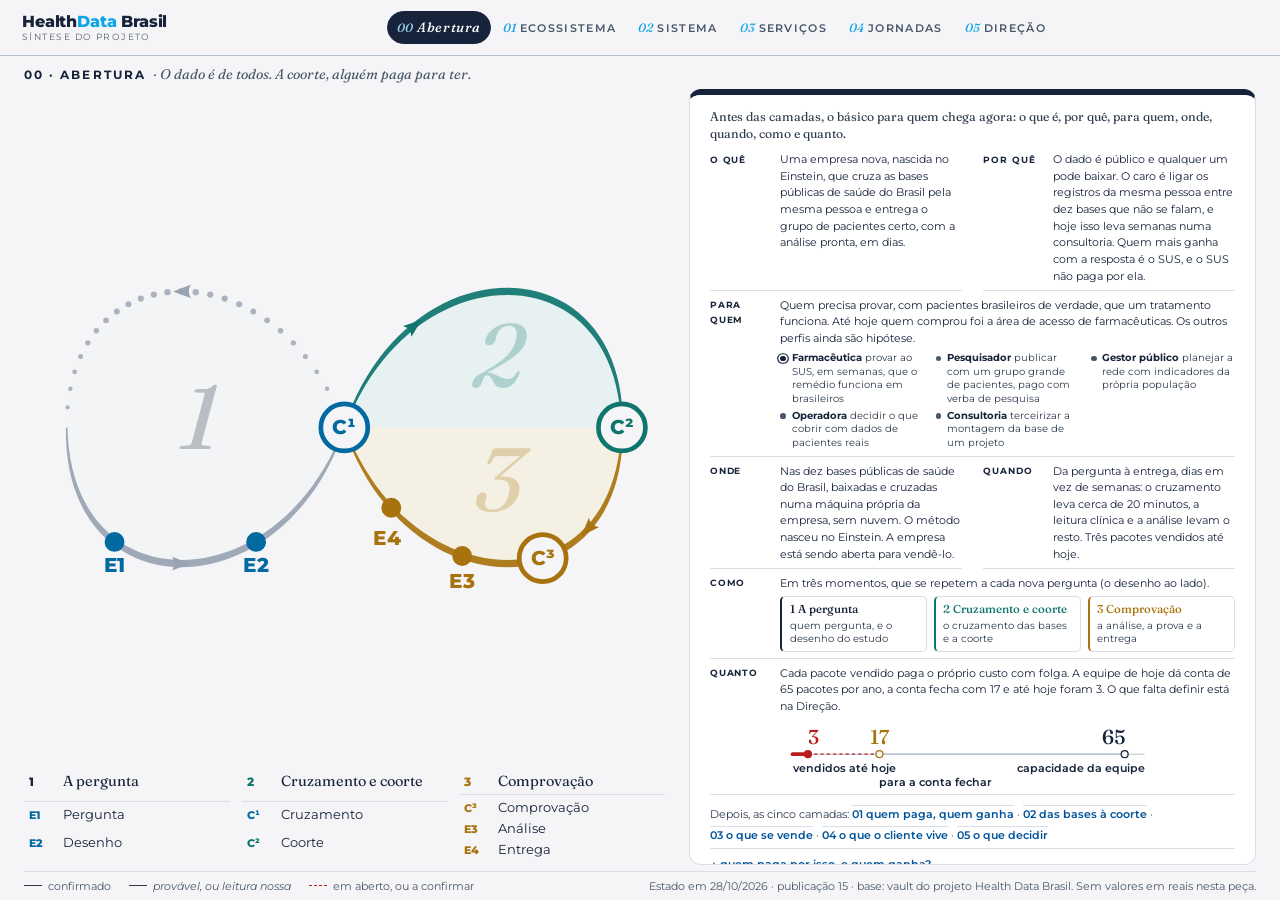
==== commit e317d056: "Publicação 15: A abertura em sete perguntas A 00 chama-se Abertura e o quadro à direita passou às se" ====
--- a/index.html
+++ b/index.html
@@ -13,7 +13,7 @@
 <link rel="preconnect" href="https://fonts.googleapis.com">
 <link rel="preconnect" href="https://fonts.gstatic.com" crossorigin>
 <link href="https://fonts.googleapis.com/css2?family=Fraunces:opsz,wght@9..144,400;9..144,500;9..144,600&family=Montserrat:wght@400;500;600;700&display=swap" rel="stylesheet">
-<link rel="stylesheet" href="css/styles.css?v=pub-14">
+<link rel="stylesheet" href="css/styles.css?v=pub-15">
 </head>
 <body>
 
@@ -28,14 +28,13 @@
   <p class="manchete" id="manchete"></p>
 
   <div class="vistas">
-    <!-- 00 · o contexto: o laço dos três momentos à esquerda, a história à direita (28/10/2026) -->
-    <section class="vista v-contexto" id="v-contexto" role="tabpanel" aria-label="Contexto">
+    <!-- 00 · a abertura: o laço dos três momentos à esquerda (figura + legenda), as sete perguntas à direita (28/10/2026, molde da Longevidade) -->
+    <section class="vista v-contexto" id="v-contexto" role="tabpanel" aria-label="Abertura">
       <div class="cena cena-ctx" id="cena-ctx">
         <div class="laco-linha">
           <div class="laco" id="laco" aria-label="o laço dos três momentos: quem pergunta e o método; a pergunta, a coorte, a prova; a volta, por construir"></div>
-          <div class="laco-leg" id="laco-leg" aria-label="os três momentos, com as etapas, os Cs e as portas de cada um"></div>
+          <div class="laco-leg" id="laco-leg" aria-label="os três momentos, com as etapas e os Cs de cada um"></div>
         </div>
-        <p class="laco-rot" id="laco-rot"></p>
       </div>
       <aside class="leitura leitura-ctx" id="leitura-ctx" aria-live="polite" data-piso="0.5"></aside>
     </section>
@@ -57,9 +56,9 @@
       <aside class="leitura" id="leitura-sis" aria-live="polite"></aside>
     </section>
 
-    <section class="vista v-dupla" id="v-servicos" role="tabpanel" aria-label="Serviços">
-      <div class="painel" id="portfolio" data-piso="0.6"></div>
-      <aside class="leitura" id="leitura-pf" aria-live="polite"></aside>
+    <!-- 03 · os três pacotes na largura inteira, cada um completo (28/10/2026: "a última coluna, pacote em aberto, é redundante") -->
+    <section class="vista v-cheia" id="v-servicos" role="tabpanel" aria-label="Serviços">
+      <div class="painel" id="portfolio"></div>
     </section>
 
     <section class="vista v-cheia" id="v-jornadas" role="tabpanel" aria-label="Jornadas">
@@ -79,8 +78,8 @@
   </p>
 </main>
 
-<script src="js/data.js?v=pub-14"></script>
-<script src="js/convergencia.js?v=pub-14"></script>
-<script src="js/script.js?v=pub-14"></script>
+<script src="js/data.js?v=pub-15"></script>
+<script src="js/convergencia.js?v=pub-15"></script>
+<script src="js/script.js?v=pub-15"></script>
 </body>
 </html>
--- a/css/styles.css
+++ b/css/styles.css
@@ -243,7 +243,7 @@
 /* ---- 03 · serviços (28/10/2026): o portfólio no molde da Longevidade: as linhas clínicas em cima, um cartão por pacote ---- */
 .v-cheia.on{display:block}
 .pf-rot{font-size:11.5px;font-weight:700;letter-spacing:.09em;text-transform:uppercase;color:var(--cinza);margin-right:10px}
-.pf-linhas{display:flex;align-items:center;flex-wrap:wrap;gap:6px 10px;padding:0 0 8px;border-bottom:1px solid var(--filete);margin-bottom:10px}
+.pf-linhas{display:flex;align-items:center;flex-wrap:wrap;gap:6px 10px;padding:10px 0 0;border-top:1px solid var(--filete);margin-top:10px}
 .pf-chips{display:flex;flex-wrap:wrap;gap:6px}
 .pf-linha{display:inline-grid;grid-template-columns:auto auto;column-gap:8px;align-items:baseline;padding:4px 10px 5px;border-radius:9px;border:1px solid;font-size:13px;line-height:1.5;background:#fff;max-width:300px}
 .pf-linha small{grid-column:1/-1;font-size:12px;line-height:1.3;color:var(--cinza-escuro)}
@@ -255,24 +255,25 @@
 .pf-cinza{border-color:var(--filete-forte)}
 .pf-cinza b{color:var(--cinza)}
 .pf-trac{border-style:dashed}
-.pf-grade{display:grid;grid-template-columns:repeat(3,minmax(0,1fr));gap:12px;align-items:stretch}
-.pf-cartao{background:#fff;border:1px solid var(--filete);border-radius:12px;padding:12px 14px;display:flex;flex-direction:column;gap:5px;cursor:pointer;outline:none;transition:box-shadow .2s,border-color .2s}
-.pf-cartao:hover,.pf-cartao:focus-visible,.pf-cartao.on{border-color:var(--tinta);box-shadow:0 2px 10px rgba(22,35,58,.08)}
+/* os três pacotes na largura inteira, cada um completo (28/10: "dê maior enfoque de tamanho e tela aos três itens do portfólio") */
+.pf-grade{display:grid;grid-template-columns:repeat(3,minmax(0,1fr));gap:16px;align-items:stretch}
+.pf-cartao{background:#fff;border:1px solid var(--filete);border-top:5px solid var(--cam);border-radius:12px;padding:16px 18px 14px;display:flex;flex-direction:column;gap:6px}
+.pf-cartao.on{border-color:var(--tinta);border-top-color:var(--cam)}
 .pf-cartao.c-aberto{border-style:dashed}
-.pf-cartao h3{font-family:var(--serif);font-size:17px;font-weight:500;margin:0;line-height:1.2;color:var(--tinta)}
+.pf-cartao h3{font-family:var(--serif);font-size:21px;font-weight:500;margin:0;line-height:1.2;color:var(--tinta)}
 .pf-sub{display:block;font-size:11px;font-weight:700;letter-spacing:.08em;text-transform:uppercase;color:var(--cinza);margin-bottom:1px}
-.pf-quem{margin:0;font-size:13px;color:var(--tinta);font-weight:600;line-height:1.3}
-.pf-desc{margin:0;font-size:13px;color:var(--cinza-escuro);line-height:1.35}
+.pf-quem{margin:0;font-size:14px;color:var(--tinta);font-weight:600;line-height:1.3}
+.pf-desc{margin:0;font-size:14px;color:var(--cinza-escuro);line-height:1.4}
 .pf-conta{margin:3px 0 0;font-size:11.5px;font-weight:700;letter-spacing:.06em;text-transform:uppercase;color:var(--cinza)}
 .pf-conta b{color:var(--ok)}
 .pf-conta i{font-style:normal;color:var(--ouro)}
-.pf-base{margin:2px 0 0;padding:4px 8px;border:1px dashed var(--primary);border-radius:6px;font-size:13px;font-weight:600;color:var(--primary)}
+.pf-base{margin:4px 0 0;padding:4px 8px;border:1px dashed var(--primary);border-radius:6px;font-size:13.5px;font-weight:600;color:var(--primary)}
 .pf-mais{margin:2px 0 0;font-size:11px;font-weight:700;letter-spacing:.06em;text-transform:uppercase;color:var(--primary)}
-.pf-c{margin:4px 0 0;font-size:11px;font-weight:700;letter-spacing:.08em;text-transform:uppercase;color:var(--cor)}
+.pf-c{margin:6px 0 0;font-size:11.5px;font-weight:700;letter-spacing:.08em;text-transform:uppercase;color:var(--cor)}
 .pf-lista{list-style:none;margin:0;padding:0}
-.pf-lista li{font-size:13.5px;line-height:1.3;padding:1px 0 1px 9px;border-left:3px solid var(--cor);margin:2px 0;color:var(--tinta)}
+.pf-lista li{font-size:14.5px;line-height:1.3;padding:2px 0 2px 10px;border-left:3px solid var(--cor);margin:4px 0;color:var(--tinta)}
 .pf-lista li.pf-abrir{font-style:italic;color:var(--cinza-escuro);border-left-style:dashed}
-.pf-destrava{margin:auto 0 0;padding-top:6px;border-top:1px solid var(--filete);font-size:13px}
+.pf-destrava{margin:auto 0 0;padding-top:8px;border-top:1px solid var(--filete);font-size:13.5px}
 .pf-mod{display:inline-block;font-size:11.5px;font-weight:600;padding:0 7px;border-radius:999px;background:var(--papel-2);color:var(--tinta);margin:2px 3px 0 0}
 .pf-pe{margin:0;display:flex;gap:6px;align-items:center;flex-wrap:wrap}
 .pf-leg{margin:8px 0 0;font-size:12.5px;color:var(--cinza-escuro);display:flex;flex-wrap:wrap;gap:4px 10px;align-items:center}
@@ -281,13 +282,9 @@
 .pf-achados{margin:4px 0 0;display:flex;flex-wrap:wrap;gap:4px 12px;align-items:baseline;font-size:13px}
 .pf-ach{color:var(--cinza-escuro)}
 .pf-ach b{color:var(--tinta);font-weight:600}
-.pf-lista li small{display:block;font-size:11.5px;line-height:1.3;color:var(--cinza);font-style:normal}
-/* o pacote aberto se lê na coluna da direita, com a descrição de cada entrega; os cartões da esquerda levam só os nomes */
-.leitura .pf-lista li small{display:block;font-size:12.5px;color:var(--cinza-escuro)}
-.pf-cartao .pf-lista li small,.pf-cartao .pf-so-empilha{display:none}
-.leitura .pf-lista li{font-size:14px;margin:4px 0}
-.leitura .pf-c{margin-top:8px}
-.leitura .pf-destrava{margin:0;padding:0;border:0;font-size:13.5px}
+.pf-lista li small{display:block;font-size:12.5px;line-height:1.35;color:var(--cinza-escuro);font-style:normal}
+.pf-fim{margin:4px 0 0;display:flex;justify-content:flex-end}
+.pf-fim .l-elo{width:auto;margin:0;border-top:0;padding:4px 0 0}
 .pf-sabemos{margin-top:8px;padding-top:8px;border-top:1px solid var(--filete);display:grid;grid-template-columns:auto repeat(2,minmax(0,1fr));gap:4px 14px;align-items:start}
 .pf-sabemos .pf-rot{grid-row:span 2;align-self:start;padding-top:2px}
 .pf-revela{margin:8px 0 0;padding:8px 0 0;border-top:1px solid var(--filete);font-size:14px;color:var(--cinza-escuro);line-height:1.45}
@@ -398,7 +395,6 @@
 /* o desenho toma toda a altura que sobra (largura e altura, o que limitar primeiro); a legenda em três colunas logo abaixo e a linha de leitura no pé.
    Antes a legenda ficava ao lado e a figura saía com 400 px de largura ("não tivemos ganho de tamanho", o usuário, 28/10) */
 .cena-ctx{align-items:stretch;justify-content:flex-start;gap:8px;padding:4px 0}
-.cena-ctx .laco-rot{flex:0 0 auto;max-width:none}
 .laco-linha{flex:1 1 auto;min-height:0;display:flex;flex-direction:column;align-items:stretch;gap:8px;width:100%}
 /* o oito compacto tem 300 × 170; a largura manda, e a altura da tela é o teto */
 .laco{flex:1 1 auto;min-height:0;min-width:0;width:100%;container-type:inline-size}
@@ -434,28 +430,28 @@
 .lg-titulo{font-family:var(--serif);font-size:14.5px;border-bottom:1px solid var(--filete);border-radius:5px 5px 0 0;padding-bottom:3px;margin-bottom:2px}
 .lg-titulo b{font-family:var(--font);font-size:12px;font-weight:800;color:var(--cor)}
 .lg-item b{font-size:11px;font-weight:800;color:var(--cor);letter-spacing:.03em}
-.lg-item i,.lg-titulo i{font-style:italic;color:var(--cinza);font-size:11.5px;font-weight:400}
 .lg-item:hover,.lg-item.on,.lg-titulo:hover,.lg-titulo.on{background:color-mix(in srgb,var(--cor) 11%,#fff)}
 .lg-item:focus-visible,.lg-titulo:focus-visible{outline:2px solid var(--cor);outline-offset:1px}
-.laco-rot{flex:0 0 auto;font-family:var(--serif);font-style:italic;font-size:13px;color:var(--cinza-escuro);text-align:center;max-width:84ch;line-height:1.4;min-height:2.8em}
-.laco-rot b{font-family:var(--font);font-style:normal;font-weight:700;font-size:12px;letter-spacing:.08em;text-transform:uppercase;color:var(--tinta);margin-right:6px}
-/* o cartão da história: com a coluna da esquerda mais larga, a virada desce para baixo da história quando o cartão aperta */
-.leitura-ctx{container-type:inline-size}
-@container (max-width:600px){.ctx-grid{grid-template-columns:1fr}}
-.ctx-grid{display:grid;grid-template-columns:1.05fr 1fr;gap:0 28px;align-items:start}
-/* a virada no mesmo papel da história, sem caixa: continua o caminho, não o interrompe */
-.ctx-box{border-bottom:0}
-.ctx-box .dica{margin-top:4px}
-.ctx-h{font-family:var(--serif)!important;font-size:21px!important;font-weight:500!important;line-height:1.2!important;letter-spacing:-.01em;margin-bottom:8px!important}
-.ficha p,.leitura-ctx .bloco p{font-size:14px}
-.obst{counter-reset:o;list-style:none;border-top:1px solid var(--filete-forte)}
-.obst li{counter-increment:o;display:grid;grid-template-columns:22px 1fr;gap:8px;padding:5px 0;border-bottom:1px solid var(--filete);font-size:13.5px;color:var(--cinza-escuro)}
-.obst li::before{content:counter(o);font-family:var(--serif);font-size:14px;color:var(--cinza)}
-.obst li.aberta{color:var(--risco);border-bottom:1px dashed var(--risco)}
-.obst li.aberta::before{color:var(--risco)}
-.ctx-entrega{font-family:var(--serif);font-size:17px!important;line-height:1.25;color:var(--tinta);margin-bottom:4px}
-.ctx-virada{font-family:var(--serif);font-size:14px!important;line-height:1.35;color:var(--tinta);margin-bottom:6px}
-.regua-svg{display:block;width:100%;max-width:520px;height:auto;overflow:visible;margin:2px 0 8px}
+/* a abertura em sete perguntas (5W2H), molde da Longevidade: rótulo à esquerda, resposta à direita, em duas colunas; "como" e "quanto" na largura inteira */
+.w5-intro{font-family:var(--serif);font-size:15px;color:var(--cinza-escuro);margin:0 0 4px;line-height:1.35}
+.w5h{margin:0 0 8px;padding:0;display:grid;grid-template-columns:1fr 1fr;column-gap:26px}
+.w5{display:grid;grid-template-columns:76px 1fr;gap:10px;padding:7px 0;border-bottom:1px solid var(--filete)}
+.w5 dt{font-size:11.5px;font-weight:700;letter-spacing:.1em;text-transform:uppercase;color:var(--cam,var(--tinta));padding-top:2px}
+.w5 dd{margin:0;font-size:14px;line-height:1.45;color:var(--tinta)}
+.w5-quem,.w5-como,.w5-quanto{grid-column:1/-1}
+/* os cinco compradores em três colunas, na largura inteira: em coluna única a lista dobrava a altura do quadro */
+.w5-pes{list-style:none;margin:5px 0 0;padding:0;display:grid;grid-template-columns:repeat(3,minmax(0,1fr));gap:3px 14px}
+.w5-pes li{font-size:12.5px;line-height:1.35;color:var(--cinza-escuro);padding-left:14px;position:relative}
+.w5-pes li::before{content:"";position:absolute;left:0;top:6px;width:7px;height:7px;border-radius:50%;background:var(--cinza)}
+.w5-pes li.foco::before{background:var(--cam,var(--tinta));box-shadow:0 0 0 2px #fff,0 0 0 3.5px var(--cam,var(--tinta))}
+.w5-pes li b{color:var(--tinta)}
+.w5-passos{display:grid;grid-template-columns:repeat(3,1fr);gap:8px;margin-top:6px}
+.w5-passo{all:unset;cursor:pointer;display:block;font-family:var(--font);font-size:12.5px;line-height:1.35;color:var(--cinza-escuro);padding:6px 9px;border:1px solid var(--filete);border-left:3px solid var(--cor);border-radius:6px;background:#fff}
+.w5-passo b{display:block;font-family:var(--serif);font-size:14px;font-weight:500;color:var(--cor);margin-bottom:1px}
+.w5-passo:hover,.w5-passo.on{background:color-mix(in srgb,var(--cor) 9%,#fff)}
+.w5-passo:focus-visible{outline:2px solid var(--cor);outline-offset:1px}
+.w5-camadas{margin:4px 0 0;font-size:13px;color:var(--cinza-escuro)}
+.regua-svg{display:block;width:100%;max-width:460px;height:auto;overflow:visible;margin:6px 0 0}
 .rg-base{stroke:var(--filete-forte);stroke-width:1.5}
 .rg-feito{stroke:var(--risco);stroke-width:6;stroke-linecap:round}
 .rg-falta{stroke:var(--risco);stroke-width:2;stroke-dasharray:5 5}
@@ -510,10 +506,6 @@
   .lp-fonte{margin-left:0}
   .v-contexto.on{display:block}
   .pf-grade{grid-template-columns:1fr}
-  /* empilhado, o pacote aberto se lê no próprio cartão; a leitura da direita some (repetia o pacote no fim: o usuário, 28/10) */
-  #v-servicos .leitura{display:none}
-  .pf-cartao.on .pf-lista li small{display:block;font-size:12px;color:var(--cinza-escuro)}
-  .pf-cartao.on .pf-so-empilha{display:block}
   /* "o que já sabemos" numa coluna só, em celular: a grade de três colunas com o rótulo em duas linhas esmagava os achados */
   .pf-sabemos{display:block}
   .pf-sabemos .pf-rot{display:block;margin-bottom:6px}
@@ -525,8 +517,8 @@
   .laco{width:min(92vw,560px);margin:0 auto}
   .laco .lc-svg{height:auto}
   .laco-leg{width:100%;grid-template-columns:repeat(3,minmax(0,1fr));gap:10px}
-  .ctx-grid{grid-template-columns:1fr}
+  .w5h{grid-template-columns:1fr}
 }
 
 /* celular estreito: a legenda do laço numa coluna só, para os nomes não quebrarem */
-@media (max-width:520px){.laco-leg{grid-template-columns:1fr}.lg-grupo{display:grid;grid-template-columns:auto 1fr 1fr;gap:2px 8px;align-items:baseline}.lg-grupo .lg-titulo{grid-column:1/-1}}
+@media (max-width:520px){.w5-passos,.w5-pes{grid-template-columns:1fr}.laco-leg{grid-template-columns:1fr}.lg-grupo{display:grid;grid-template-columns:auto 1fr 1fr;gap:2px 8px;align-items:baseline}.lg-grupo .lg-titulo{grid-column:1/-1}}
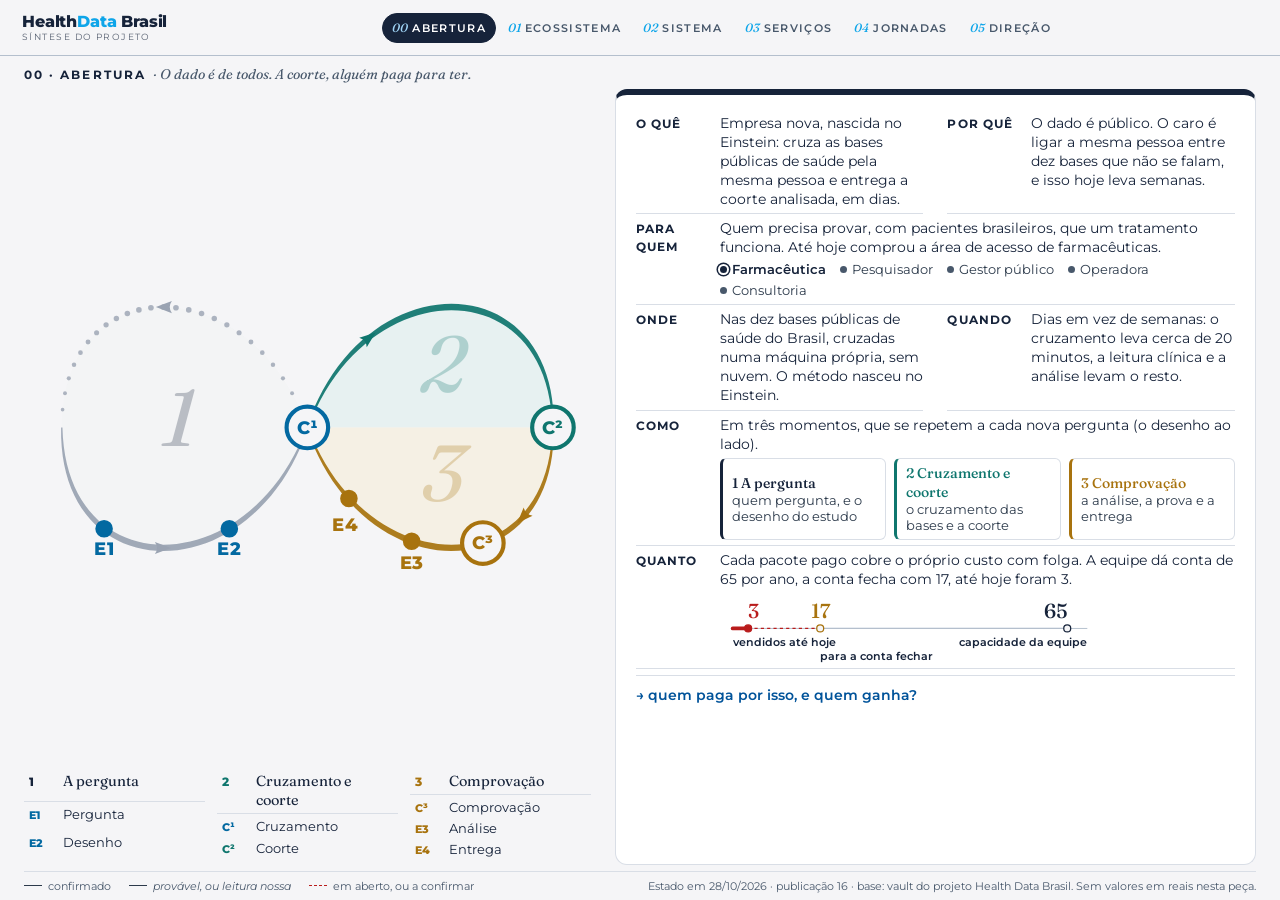
==== commit f6ed367e: "Publicação 16: Nada rola na janela maximizada Medida ao vivo, a janela maximizada do usuário dá 1264" ====
--- a/index.html
+++ b/index.html
@@ -13,7 +13,7 @@
 <link rel="preconnect" href="https://fonts.googleapis.com">
 <link rel="preconnect" href="https://fonts.gstatic.com" crossorigin>
 <link href="https://fonts.googleapis.com/css2?family=Fraunces:opsz,wght@9..144,400;9..144,500;9..144,600&family=Montserrat:wght@400;500;600;700&display=swap" rel="stylesheet">
-<link rel="stylesheet" href="css/styles.css?v=pub-15">
+<link rel="stylesheet" href="css/styles.css?v=pub-16">
 </head>
 <body>
 
@@ -78,8 +78,8 @@
   </p>
 </main>
 
-<script src="js/data.js?v=pub-15"></script>
-<script src="js/convergencia.js?v=pub-15"></script>
-<script src="js/script.js?v=pub-15"></script>
+<script src="js/data.js?v=pub-16"></script>
+<script src="js/convergencia.js?v=pub-16"></script>
+<script src="js/script.js?v=pub-16"></script>
 </body>
 </html>
--- a/css/styles.css
+++ b/css/styles.css
@@ -37,7 +37,7 @@
 .f-camada:hover{color:var(--tinta);border-color:var(--filete-forte)}
 .f-camada.on{background:var(--tinta);border-color:var(--tinta);color:#fff}
 .f-camada.on small{color:#9fd3f5}
-.f-camada.f-livro{font-family:var(--serif);font-style:italic;text-transform:none;letter-spacing:.04em;font-size:13.5px;font-weight:500}
+/* a 00 na barra como as outras, em maiúsculo (o usuário, 28/10: "00 ABERTURA com tudo em maiúsculo") */
 .f-camada:focus-visible,.clicavel:focus-visible,.l-elo:focus-visible,.tempos button:focus-visible{outline:2px solid var(--primary);outline-offset:2px}
 /* o checkpoint da convergência (os três Cs), acendendo por camada */
 .cv-header{flex-shrink:0}
@@ -65,7 +65,7 @@
 .duo{flex:1 1 auto;min-height:0;display:grid;grid-template-columns:1fr 1fr;gap:12px}
 .duo svg{width:100%;height:100%;min-height:0;display:block;cursor:pointer;border-radius:9px}
 .duo svg:hover{background:color-mix(in srgb,var(--cam,var(--ceu)) 6%,#fff)}
-.volta-duo{display:block;cursor:pointer;background:none;border:none;padding:0;margin:0 0 8px;font-family:var(--font);font-size:13px;color:var(--primary)}
+.volta-duo{display:block;cursor:pointer;background:none;border:none;padding:0;margin:0 0 4px;font-family:var(--font);font-size:13px;color:var(--primary)}
 .volta-duo:hover{text-decoration:underline}
 .v-dupla .leitura{position:relative}
 .fecha-leitura{position:absolute;top:8px;right:12px;z-index:1;cursor:pointer;background:none;border:1px solid var(--filete-forte);border-radius:50%;width:24px;height:24px;line-height:1;font-size:16px;color:var(--cinza);padding:0}
@@ -111,9 +111,9 @@
 .achado b{display:block;font-family:var(--font);font-size:14.5px;font-weight:600;color:var(--tinta);line-height:1.25;margin-bottom:2px}
 .achado span{font-size:14px;color:var(--cinza-escuro)}
 /* o achado curto: título e texto numa escala menor, para as listas dentro de uma ficha */
-.achado.mini{margin-bottom:6px}
-.achado.mini b{font-size:13.5px;margin-bottom:0}
-.achado.mini span{font-size:13px;line-height:1.35}
+.achado.mini{margin-bottom:4px}
+.achado.mini b{font-size:13px;margin-bottom:0}
+.achado.mini span{font-size:12.5px;line-height:1.3}
 /* a tese da camada: a primeira leitura, numa caixa na cor da camada (como o pedido ao Einstein no cartão da Direção) */
 .achado.tese{padding:10px 14px 11px;border-radius:9px;background:color-mix(in srgb,var(--cam,var(--tinta)) 12%,#fff);border-left:4px solid var(--cam,var(--tinta));margin-bottom:12px}
 .achado.tese b{font-family:var(--serif);font-size:18px;font-weight:500;line-height:1.3;margin-bottom:3px}
@@ -136,7 +136,7 @@
 .st-aberto{color:var(--cinza);border:1px dashed var(--cinza)}
 
 .lista{list-style:none}
-.lista li{font-size:13.5px;padding:5px 8px;border-left:3px solid transparent;cursor:pointer;color:var(--cinza-escuro)}
+.lista li{font-size:13px;padding:3px 8px;border-left:3px solid transparent;cursor:pointer;color:var(--cinza-escuro);line-height:1.35}
 .lista li:hover{background:var(--papel-2)}
 .lista li.on{background:var(--ouro-claro);color:var(--texto)}
 .lista li.t-confirmar{font-style:italic}
@@ -183,8 +183,8 @@
 .lista li .n{display:inline-block;min-width:16px;height:16px;border-radius:50%;color:#fff;font-size:11px;font-weight:700;text-align:center;line-height:16px;margin-right:6px;vertical-align:1px}
 .lista li .cs-mini{margin-left:6px;font-size:12px;font-weight:700;color:var(--cinza);white-space:nowrap}
 /* o comparativo com o concorrente, nas palavras dos fundadores */
-.compara{width:100%;border-collapse:collapse;font-size:13.5px;line-height:1.35;margin-top:2px}
-.compara th,.compara td{text-align:left;vertical-align:top;padding:5px 8px 5px 0;border-top:1px solid var(--filete)}
+.compara{width:100%;border-collapse:collapse;font-size:12.5px;line-height:1.3;margin-top:0}
+.compara th,.compara td{text-align:left;vertical-align:top;padding:3px 6px 3px 0;border-top:1px solid var(--filete)}
 .compara thead th{border-top:0;font-size:11.5px;letter-spacing:.09em;text-transform:uppercase;color:var(--cinza);padding-bottom:2px}
 .compara tbody th{font-family:var(--serif);font-weight:500;color:var(--tinta);white-space:nowrap;width:1%}
 .compara td:nth-child(2){color:var(--tinta);font-weight:600}
@@ -243,10 +243,9 @@
 /* ---- 03 · serviços (28/10/2026): o portfólio no molde da Longevidade: as linhas clínicas em cima, um cartão por pacote ---- */
 .v-cheia.on{display:block}
 .pf-rot{font-size:11.5px;font-weight:700;letter-spacing:.09em;text-transform:uppercase;color:var(--cinza);margin-right:10px}
-.pf-linhas{display:flex;align-items:center;flex-wrap:wrap;gap:6px 10px;padding:10px 0 0;border-top:1px solid var(--filete);margin-top:10px}
+.pf-linhas{display:flex;align-items:center;flex-wrap:wrap;gap:6px 10px;padding:8px 0 0;border-top:1px solid var(--filete);margin-top:8px}
 .pf-chips{display:flex;flex-wrap:wrap;gap:6px}
-.pf-linha{display:inline-grid;grid-template-columns:auto auto;column-gap:8px;align-items:baseline;padding:4px 10px 5px;border-radius:9px;border:1px solid;font-size:13px;line-height:1.5;background:#fff;max-width:300px}
-.pf-linha small{grid-column:1/-1;font-size:12px;line-height:1.3;color:var(--cinza-escuro)}
+.pf-linha{display:inline-flex;align-items:baseline;gap:8px;padding:3px 10px;border-radius:9px;border:1px solid;font-size:13px;line-height:1.5;background:#fff}
 .pf-linha b{font-weight:700;color:var(--tinta)}
 .pf-linha i{font-style:italic;font-size:11.5px;color:var(--cinza-escuro)}
 .pf-ok{border-color:var(--ok);background:var(--ok-claro)}
@@ -256,11 +255,11 @@
 .pf-cinza b{color:var(--cinza)}
 .pf-trac{border-style:dashed}
 /* os três pacotes na largura inteira, cada um completo (28/10: "dê maior enfoque de tamanho e tela aos três itens do portfólio") */
-.pf-grade{display:grid;grid-template-columns:repeat(3,minmax(0,1fr));gap:16px;align-items:stretch}
-.pf-cartao{background:#fff;border:1px solid var(--filete);border-top:5px solid var(--cam);border-radius:12px;padding:16px 18px 14px;display:flex;flex-direction:column;gap:6px}
+.pf-grade{display:grid;grid-template-columns:repeat(3,minmax(0,1fr));gap:14px;align-items:stretch}
+.pf-cartao{background:#fff;border:1px solid var(--filete);border-top:5px solid var(--cam);border-radius:12px;padding:12px 16px 12px;display:flex;flex-direction:column;gap:4px}
 .pf-cartao.on{border-color:var(--tinta);border-top-color:var(--cam)}
 .pf-cartao.c-aberto{border-style:dashed}
-.pf-cartao h3{font-family:var(--serif);font-size:21px;font-weight:500;margin:0;line-height:1.2;color:var(--tinta)}
+.pf-cartao h3{font-family:var(--serif);font-size:19px;font-weight:500;margin:0;line-height:1.2;color:var(--tinta)}
 .pf-sub{display:block;font-size:11px;font-weight:700;letter-spacing:.08em;text-transform:uppercase;color:var(--cinza);margin-bottom:1px}
 .pf-quem{margin:0;font-size:14px;color:var(--tinta);font-weight:600;line-height:1.3}
 .pf-desc{margin:0;font-size:14px;color:var(--cinza-escuro);line-height:1.4}
@@ -271,29 +270,27 @@
 .pf-mais{margin:2px 0 0;font-size:11px;font-weight:700;letter-spacing:.06em;text-transform:uppercase;color:var(--primary)}
 .pf-c{margin:6px 0 0;font-size:11.5px;font-weight:700;letter-spacing:.08em;text-transform:uppercase;color:var(--cor)}
 .pf-lista{list-style:none;margin:0;padding:0}
-.pf-lista li{font-size:14.5px;line-height:1.3;padding:2px 0 2px 10px;border-left:3px solid var(--cor);margin:4px 0;color:var(--tinta)}
+.pf-lista li{font-size:14px;line-height:1.3;padding:1px 0 1px 10px;border-left:3px solid var(--cor);margin:3px 0;color:var(--tinta)}
 .pf-lista li.pf-abrir{font-style:italic;color:var(--cinza-escuro);border-left-style:dashed}
 .pf-destrava{margin:auto 0 0;padding-top:8px;border-top:1px solid var(--filete);font-size:13.5px}
 .pf-mod{display:inline-block;font-size:11.5px;font-weight:600;padding:0 7px;border-radius:999px;background:var(--papel-2);color:var(--tinta);margin:2px 3px 0 0}
 .pf-pe{margin:0;display:flex;gap:6px;align-items:center;flex-wrap:wrap}
-.pf-leg{margin:8px 0 0;font-size:12.5px;color:var(--cinza-escuro);display:flex;flex-wrap:wrap;gap:4px 10px;align-items:center}
+.pf-rodape{display:flex;flex-wrap:wrap;justify-content:space-between;align-items:center;gap:4px 18px;margin-top:8px}
+.pf-leg{margin:0;font-size:12.5px;color:var(--cinza-escuro);display:flex;flex-wrap:wrap;gap:4px 10px;align-items:center}
+.pf-rodape .pf-linhas{border:0;padding:0;margin:0}
 .pf-leg-c{font-weight:700;color:var(--cor);padding-left:8px;border-left:3px solid var(--cor)}
 .pf-leg .l-elo{margin-left:auto}
 .pf-achados{margin:4px 0 0;display:flex;flex-wrap:wrap;gap:4px 12px;align-items:baseline;font-size:13px}
 .pf-ach{color:var(--cinza-escuro)}
 .pf-ach b{color:var(--tinta);font-weight:600}
-.pf-lista li small{display:block;font-size:12.5px;line-height:1.35;color:var(--cinza-escuro);font-style:normal}
-.pf-fim{margin:4px 0 0;display:flex;justify-content:flex-end}
-.pf-fim .l-elo{width:auto;margin:0;border-top:0;padding:4px 0 0}
-.pf-sabemos{margin-top:8px;padding-top:8px;border-top:1px solid var(--filete);display:grid;grid-template-columns:auto repeat(2,minmax(0,1fr));gap:4px 14px;align-items:start}
-.pf-sabemos .pf-rot{grid-row:span 2;align-self:start;padding-top:2px}
-.pf-revela{margin:8px 0 0;padding:8px 0 0;border-top:1px solid var(--filete);font-size:14px;color:var(--cinza-escuro);line-height:1.45}
+.pf-revela{margin:6px 0 0;padding:6px 0 0;border-top:1px solid var(--filete);font-size:13.5px;color:var(--cinza-escuro);line-height:1.4;display:flex;justify-content:space-between;align-items:baseline;gap:16px}
+.pf-revela .l-elo{width:auto;margin:0;border-top:0;padding:0;flex:0 0 auto}
 
 /* ---- 04 · jornadas: o blueprint ---- */
-.bp-pe{display:flex;justify-content:space-between;align-items:baseline;gap:16px;margin-top:10px;font-size:13px;font-style:italic;color:var(--cinza);line-height:1.4}
+.bp-pe{display:flex;justify-content:space-between;align-items:baseline;gap:16px;margin-top:6px;font-size:12px;font-style:italic;color:var(--cinza);line-height:1.35}
 .bp-pe .l-elo{flex:0 0 auto;width:auto;margin:0;font-style:normal}
 .bp{display:grid;grid-template-columns:100px repeat(6,minmax(0,1fr));font-size:12.5px;color:var(--cinza-escuro)}
-.bp>div{padding:6px 7px;border-bottom:1px solid var(--filete);line-height:1.35}
+.bp>div{padding:4px 6px;border-bottom:1px solid var(--filete);line-height:1.3}
 .bp .bp-zona{font-size:11px;font-weight:700;letter-spacing:.18em;color:var(--cinza);text-align:center;border-bottom:2px solid var(--primary);padding:0 0 4px}
 .bp .bp-zona.depois{color:var(--risco);border-bottom:2px dashed var(--risco)}
 .bp .bp-zona.vazio{border-bottom:none}
@@ -391,7 +388,7 @@
 .pc-conta a:hover{border-bottom-color:var(--ouro)}
 
 /* ---- 00 · contexto (28/10/2026): o laço dos três momentos à esquerda (figura + legenda), a história à direita, em uma tela ---- */
-.v-contexto.on{grid-template-columns:minmax(380px,52%) minmax(0,1fr);gap:24px}
+.v-contexto.on{grid-template-columns:minmax(360px,46%) minmax(0,1fr);gap:24px}
 /* o desenho toma toda a altura que sobra (largura e altura, o que limitar primeiro); a legenda em três colunas logo abaixo e a linha de leitura no pé.
    Antes a legenda ficava ao lado e a figura saía com 400 px de largura ("não tivemos ganho de tamanho", o usuário, 28/10) */
 .cena-ctx{align-items:stretch;justify-content:flex-start;gap:8px;padding:4px 0}
@@ -433,25 +430,23 @@
 .lg-item:hover,.lg-item.on,.lg-titulo:hover,.lg-titulo.on{background:color-mix(in srgb,var(--cor) 11%,#fff)}
 .lg-item:focus-visible,.lg-titulo:focus-visible{outline:2px solid var(--cor);outline-offset:1px}
 /* a abertura em sete perguntas (5W2H), molde da Longevidade: rótulo à esquerda, resposta à direita, em duas colunas; "como" e "quanto" na largura inteira */
-.w5-intro{font-family:var(--serif);font-size:15px;color:var(--cinza-escuro);margin:0 0 4px;line-height:1.35}
-.w5h{margin:0 0 8px;padding:0;display:grid;grid-template-columns:1fr 1fr;column-gap:26px}
-.w5{display:grid;grid-template-columns:76px 1fr;gap:10px;padding:7px 0;border-bottom:1px solid var(--filete)}
+.w5h{margin:0 0 6px;padding:0;display:grid;grid-template-columns:1fr 1fr;column-gap:24px}
+.w5{display:grid;grid-template-columns:74px 1fr;gap:10px;padding:5px 0;border-bottom:1px solid var(--filete)}
 .w5 dt{font-size:11.5px;font-weight:700;letter-spacing:.1em;text-transform:uppercase;color:var(--cam,var(--tinta));padding-top:2px}
-.w5 dd{margin:0;font-size:14px;line-height:1.45;color:var(--tinta)}
+.w5 dd{margin:0;font-size:13.5px;line-height:1.4;color:var(--tinta)}
 .w5-quem,.w5-como,.w5-quanto{grid-column:1/-1}
-/* os cinco compradores em três colunas, na largura inteira: em coluna única a lista dobrava a altura do quadro */
-.w5-pes{list-style:none;margin:5px 0 0;padding:0;display:grid;grid-template-columns:repeat(3,minmax(0,1fr));gap:3px 14px}
-.w5-pes li{font-size:12.5px;line-height:1.35;color:var(--cinza-escuro);padding-left:14px;position:relative}
-.w5-pes li::before{content:"";position:absolute;left:0;top:6px;width:7px;height:7px;border-radius:50%;background:var(--cinza)}
-.w5-pes li.foco::before{background:var(--cam,var(--tinta));box-shadow:0 0 0 2px #fff,0 0 0 3.5px var(--cam,var(--tinta))}
-.w5-pes li b{color:var(--tinta)}
-.w5-passos{display:grid;grid-template-columns:repeat(3,1fr);gap:8px;margin-top:6px}
-.w5-passo{all:unset;cursor:pointer;display:block;font-family:var(--font);font-size:12.5px;line-height:1.35;color:var(--cinza-escuro);padding:6px 9px;border:1px solid var(--filete);border-left:3px solid var(--cor);border-radius:6px;background:#fff}
+/* os cinco compradores como pontos numa linha (só o nome; a motivação vive na Direção): a farmacêutica, em foco, circulada */
+.w5-pes{display:flex;flex-wrap:wrap;gap:3px 14px;margin-top:4px}
+.w5-pes i{font-style:normal;font-size:12.5px;color:var(--cinza-escuro)}
+.w5-pes i::before{content:"";display:inline-block;width:7px;height:7px;margin-right:5px;border-radius:50%;background:var(--cinza);vertical-align:1px}
+.w5-pes i.foco{color:var(--tinta);font-weight:600}
+.w5-pes i.foco::before{background:var(--cam,var(--tinta));box-shadow:0 0 0 2px #fff,0 0 0 3.5px var(--cam,var(--tinta))}
+.w5-passos{display:grid;grid-template-columns:repeat(3,1fr);gap:8px;margin-top:5px}
+.w5-passo{all:unset;cursor:pointer;display:block;font-family:var(--font);font-size:12.5px;line-height:1.3;color:var(--cinza-escuro);padding:5px 9px;border:1px solid var(--filete);border-left:3px solid var(--cor);border-radius:6px;background:#fff}
 .w5-passo b{display:block;font-family:var(--serif);font-size:14px;font-weight:500;color:var(--cor);margin-bottom:1px}
 .w5-passo:hover,.w5-passo.on{background:color-mix(in srgb,var(--cor) 9%,#fff)}
 .w5-passo:focus-visible{outline:2px solid var(--cor);outline-offset:1px}
-.w5-camadas{margin:4px 0 0;font-size:13px;color:var(--cinza-escuro)}
-.regua-svg{display:block;width:100%;max-width:460px;height:auto;overflow:visible;margin:6px 0 0}
+.regua-svg{display:block;width:100%;max-width:380px;height:auto;overflow:visible;margin:4px 0 0}
 .rg-base{stroke:var(--filete-forte);stroke-width:1.5}
 .rg-feito{stroke:var(--risco);stroke-width:6;stroke-linecap:round}
 .rg-falta{stroke:var(--risco);stroke-width:2;stroke-dasharray:5 5}
@@ -506,10 +501,6 @@
   .lp-fonte{margin-left:0}
   .v-contexto.on{display:block}
   .pf-grade{grid-template-columns:1fr}
-  /* "o que já sabemos" numa coluna só, em celular: a grade de três colunas com o rótulo em duas linhas esmagava os achados */
-  .pf-sabemos{display:block}
-  .pf-sabemos .pf-rot{display:block;margin-bottom:6px}
-  .pf-sabemos .achado.mini{margin-bottom:8px}
   .pf-leg .l-elo{margin-left:0}
   .cena.cena-ctx{padding:0 0 10px;overflow:visible;align-items:center}
   .cena.cena-ctx svg{min-width:0;height:auto}
@@ -521,4 +512,4 @@
 }
 
 /* celular estreito: a legenda do laço numa coluna só, para os nomes não quebrarem */
-@media (max-width:520px){.w5-passos,.w5-pes{grid-template-columns:1fr}.laco-leg{grid-template-columns:1fr}.lg-grupo{display:grid;grid-template-columns:auto 1fr 1fr;gap:2px 8px;align-items:baseline}.lg-grupo .lg-titulo{grid-column:1/-1}}
+@media (max-width:520px){.w5-passos{grid-template-columns:1fr}.laco-leg{grid-template-columns:1fr}.lg-grupo{display:grid;grid-template-columns:auto 1fr 1fr;gap:2px 8px;align-items:baseline}.lg-grupo .lg-titulo{grid-column:1/-1}}
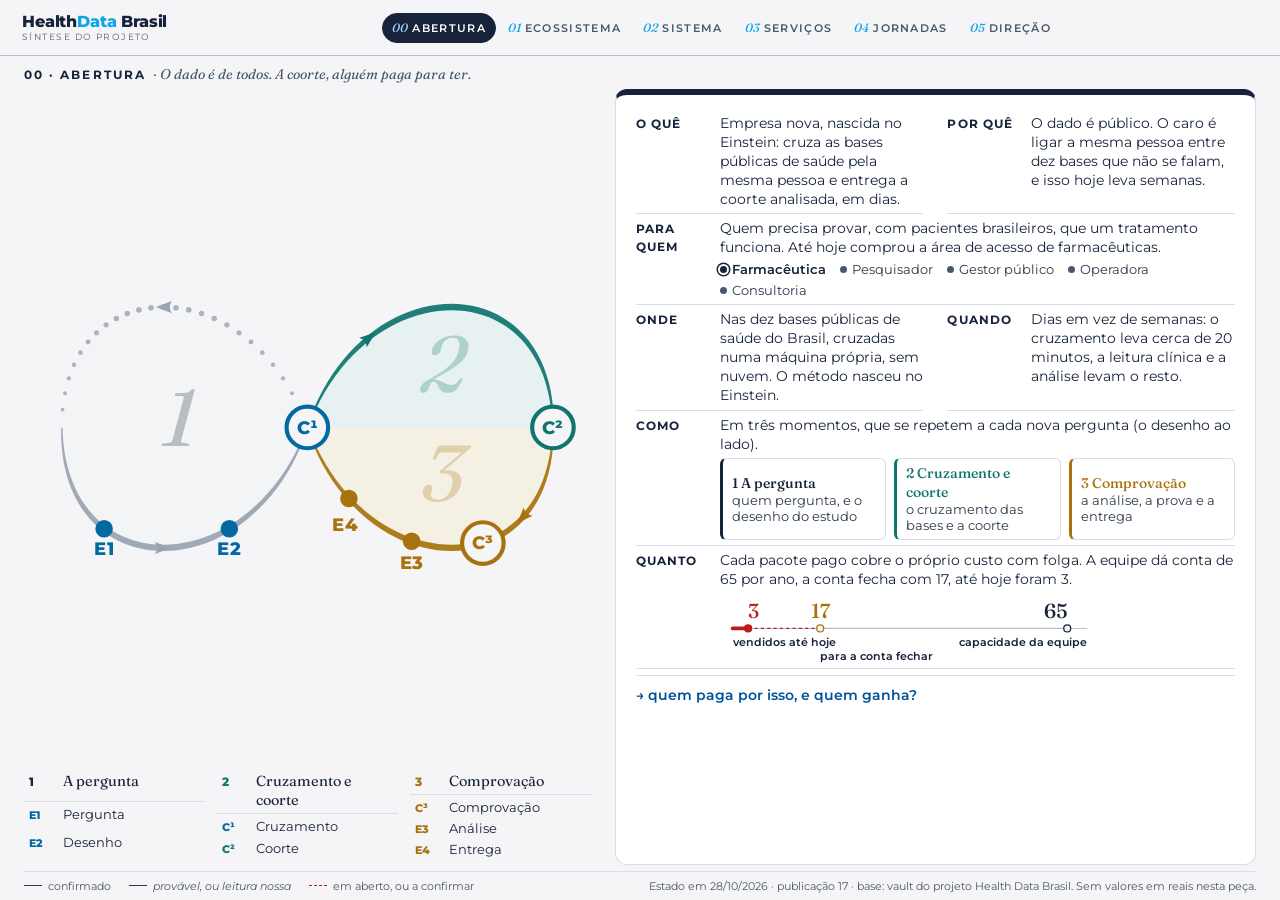
==== commit 3841f8b7: "Publicação 17: Ajustes na 03 e na 02 Na aba Serviços saiu a linha "o que isso revela" sob os pacotes" ====
--- a/index.html
+++ b/index.html
@@ -13,7 +13,7 @@
 <link rel="preconnect" href="https://fonts.googleapis.com">
 <link rel="preconnect" href="https://fonts.gstatic.com" crossorigin>
 <link href="https://fonts.googleapis.com/css2?family=Fraunces:opsz,wght@9..144,400;9..144,500;9..144,600&family=Montserrat:wght@400;500;600;700&display=swap" rel="stylesheet">
-<link rel="stylesheet" href="css/styles.css?v=pub-16">
+<link rel="stylesheet" href="css/styles.css?v=pub-17">
 </head>
 <body>
 
@@ -78,8 +78,8 @@
   </p>
 </main>
 
-<script src="js/data.js?v=pub-16"></script>
-<script src="js/convergencia.js?v=pub-16"></script>
-<script src="js/script.js?v=pub-16"></script>
+<script src="js/data.js?v=pub-17"></script>
+<script src="js/convergencia.js?v=pub-17"></script>
+<script src="js/script.js?v=pub-17"></script>
 </body>
 </html>
--- a/css/styles.css
+++ b/css/styles.css
@@ -75,12 +75,13 @@
 .cena{display:flex;flex-direction:column;align-items:stretch;justify-content:center;min-height:0;height:100%;overflow:hidden}
 .cena svg{flex:1 1 auto;min-height:0;height:100%;width:100%;display:block}
  /* os dois olhares: dois cartões largos, o ativo tingido com a cor da camada, como a tese das outras leituras */
-.tempos{flex:0 0 auto;display:grid;grid-template-columns:1fr 1fr;gap:12px;padding:0 0 8px}
-.tempos button{cursor:pointer;text-align:left;background:#fff;border:1px solid var(--filete-forte);border-left:4px solid var(--filete-forte);border-radius:9px;padding:7px 12px 8px;display:grid;grid-template-columns:auto 1fr;gap:1px 10px;align-items:baseline;color:var(--cinza-escuro);font-family:var(--font)}
-.tempos button b{grid-row:span 2;font-family:var(--serif);font-size:22px;font-weight:500;color:var(--cinza);line-height:1}
-.tempos button .tp-t{font-weight:700;font-size:14.5px;color:var(--tinta)}
-.tempos button small{grid-column:2;font-size:13px;line-height:1.3;color:var(--cinza-escuro)}
-.tempos button small b{grid-row:auto;font-family:var(--font);font-size:13px;font-weight:700;color:var(--tinta)}
+/* os dois cartões, mais baixos (o usuário, 28/10: "reduza um pouco para dar mais espaço aos esquemas visuais") */
+.tempos{flex:0 0 auto;display:grid;grid-template-columns:1fr 1fr;gap:12px;padding:0 0 6px}
+.tempos button{cursor:pointer;text-align:left;background:#fff;border:1px solid var(--filete-forte);border-left:4px solid var(--filete-forte);border-radius:9px;padding:4px 10px 5px;display:grid;grid-template-columns:auto 1fr;gap:0 8px;align-items:baseline;color:var(--cinza-escuro);font-family:var(--font)}
+.tempos button b{grid-row:span 2;font-family:var(--serif);font-size:18px;font-weight:500;color:var(--cinza);line-height:1}
+.tempos button .tp-t{font-weight:700;font-size:13.5px;color:var(--tinta)}
+.tempos button small{grid-column:2;font-size:12.5px;line-height:1.25;color:var(--cinza-escuro)}
+.tempos button small b{grid-row:auto;font-family:var(--font);font-size:12.5px;font-weight:700;color:var(--tinta)}
 .tempos button:hover{border-color:var(--cinza)}
 .tempos button.on{background:color-mix(in srgb,var(--cam,var(--ceu)) 12%,#fff);border-color:var(--cam,var(--ceu))}
 .tempos button.on b{color:var(--cam,var(--ceu))}
@@ -283,7 +284,7 @@
 .pf-achados{margin:4px 0 0;display:flex;flex-wrap:wrap;gap:4px 12px;align-items:baseline;font-size:13px}
 .pf-ach{color:var(--cinza-escuro)}
 .pf-ach b{color:var(--tinta);font-weight:600}
-.pf-revela{margin:6px 0 0;padding:6px 0 0;border-top:1px solid var(--filete);font-size:13.5px;color:var(--cinza-escuro);line-height:1.4;display:flex;justify-content:space-between;align-items:baseline;gap:16px}
+.pf-revela{margin:6px 0 0;padding:6px 0 0;border-top:1px solid var(--filete);display:flex;justify-content:flex-end}
 .pf-revela .l-elo{width:auto;margin:0;border-top:0;padding:0;flex:0 0 auto}
 
 /* ---- 04 · jornadas: o blueprint ---- */
@@ -484,9 +485,9 @@
   .vista.on{display:block;height:auto}
   .cena{height:auto;overflow-x:auto}
   .cena svg{height:auto;min-width:760px}
-  .tempos{grid-template-columns:1fr}
-  .duo{grid-template-columns:1fr;overflow-x:auto}
-  .duo svg{height:auto}
+  /* os dois olhares seguem lado a lado (o usuário, 28/10: "apareciam lado a lado antes de clicar; não pedi para tirar"); só no celular empilham */
+  .duo{grid-template-columns:1fr 1fr;overflow-x:auto}
+  .duo svg{height:auto;min-width:0}
   .laco-leg{gap:6px 10px}
   .leitura{margin-top:14px;padding:14px 16px 16px}
   .leitura,.painel{height:auto;overflow:visible}
@@ -512,4 +513,5 @@
 }
 
 /* celular estreito: a legenda do laço numa coluna só, para os nomes não quebrarem */
+@media (max-width:700px){.tempos,.duo{grid-template-columns:1fr}.duo svg{min-width:760px}}
 @media (max-width:520px){.w5-passos{grid-template-columns:1fr}.laco-leg{grid-template-columns:1fr}.lg-grupo{display:grid;grid-template-columns:auto 1fr 1fr;gap:2px 8px;align-items:baseline}.lg-grupo .lg-titulo{grid-column:1/-1}}
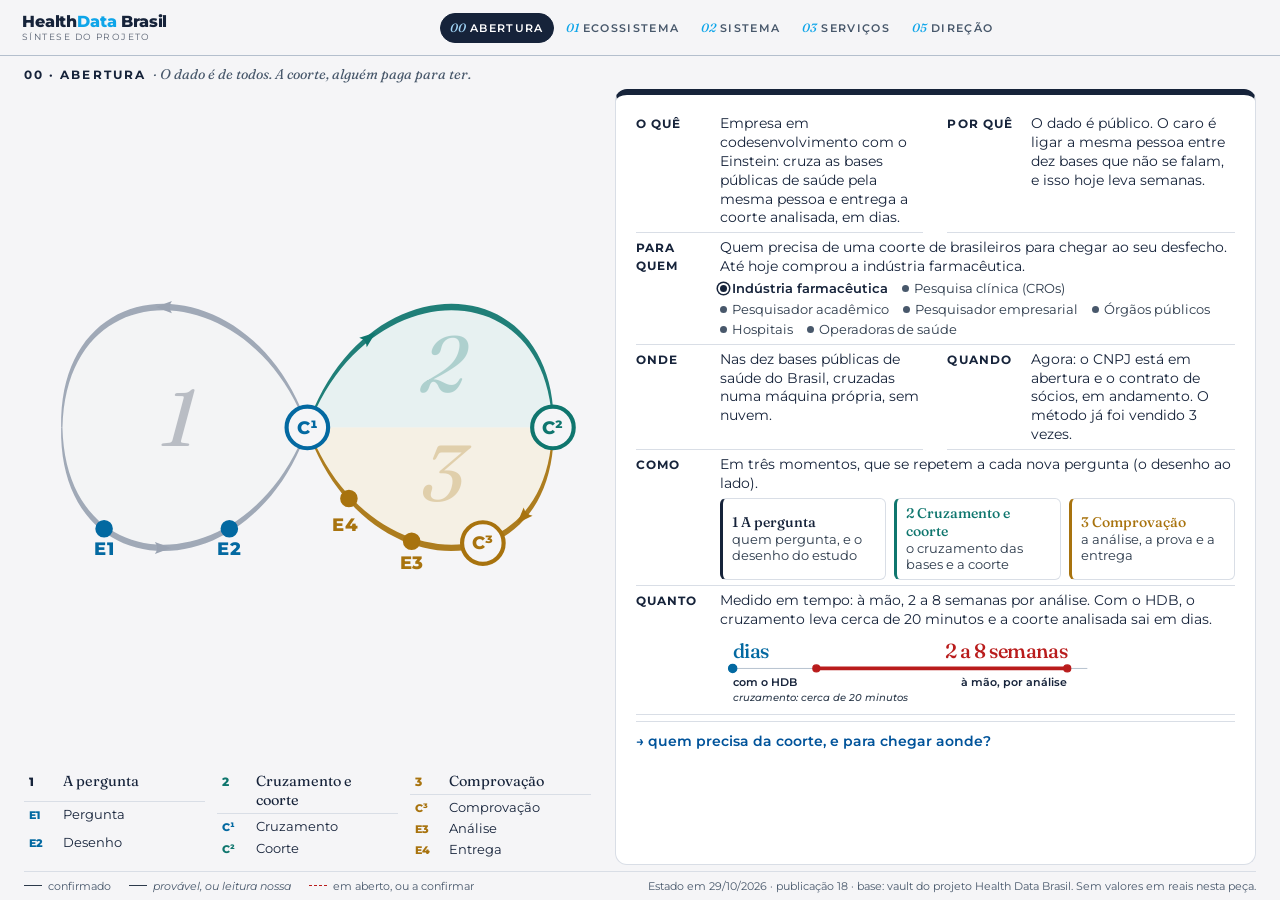
==== commit e8c04814: "Publicação 18: O tempo como métrica A revisão com o par de projeto, aba a aba. O tempo passa a ser a" ====
--- a/index.html
+++ b/index.html
@@ -4,16 +4,16 @@
 <meta charset="utf-8">
 <meta name="viewport" content="width=device-width, initial-scale=1">
 <title>Health Data Brasil · síntese do projeto</title>
-<meta name="description" content="A síntese do projeto Health Data Brasil em uma tela: o contexto (quem precisa da prova, os três pacotes vendidos, a virada), as camadas da empresa nova (quem paga e quem ganha · das bases públicas à coorte · o que se vende · o que o cliente vive) e a direção: as três definições em aberto.">
+<meta name="description" content="A síntese do projeto Health Data Brasil em uma tela: a abertura (o quê, por quê, para quem, onde, quando, como e quanto, medido em tempo), as camadas da empresa em codesenvolvimento com o Einstein (quem usa a coorte e para quê · das bases públicas à coorte · o que se vende) e a direção: as três definições em aberto.">
 <meta property="og:type" content="website">
 <meta property="og:title" content="Health Data Brasil · o dado é de todos; a coorte, alguém paga para ter">
-<meta property="og:description" content="Coortes a partir das bases públicas de saúde do Brasil, cruzadas pela mesma pessoa. O contexto, as camadas da empresa nova e o que falta definir, em uma tela.">
+<meta property="og:description" content="Coortes a partir das bases públicas de saúde do Brasil, cruzadas pela mesma pessoa, em dias e não em semanas. A abertura, as camadas da empresa em codesenvolvimento com o Einstein e o que falta definir, em uma tela.">
 <meta property="og:url" content="https://biodesignbrasil.github.io/hdb-site/">
 <meta name="twitter:card" content="summary">
 <link rel="preconnect" href="https://fonts.googleapis.com">
 <link rel="preconnect" href="https://fonts.gstatic.com" crossorigin>
 <link href="https://fonts.googleapis.com/css2?family=Fraunces:opsz,wght@9..144,400;9..144,500;9..144,600&family=Montserrat:wght@400;500;600;700&display=swap" rel="stylesheet">
-<link rel="stylesheet" href="css/styles.css?v=pub-17">
+<link rel="stylesheet" href="css/styles.css?v=pub-18">
 </head>
 <body>
 
@@ -32,7 +32,7 @@
     <section class="vista v-contexto" id="v-contexto" role="tabpanel" aria-label="Abertura">
       <div class="cena cena-ctx" id="cena-ctx">
         <div class="laco-linha">
-          <div class="laco" id="laco" aria-label="o laço dos três momentos: quem pergunta e o método; a pergunta, a coorte, a prova; a volta, por construir"></div>
+          <div class="laco" id="laco" aria-label="o laço dos três momentos: quem pergunta e o método; a pergunta, a coorte, a prova"></div>
           <div class="laco-leg" id="laco-leg" aria-label="os três momentos, com as etapas e os Cs de cada um"></div>
         </div>
       </div>
@@ -40,7 +40,8 @@
     </section>
 
     <section class="vista v-dupla" id="v-ecossistema" role="tabpanel" aria-label="Ecossistema">
-      <div class="cena"><svg id="eco" viewBox="0 0 900 540" role="img" aria-label="Quem paga a empresa nova, a empresa, e quem ganha com ela"></svg></div>
+      <!-- 01 · os atores à esquerda, o HDB (em codesenvolvimento com o Einstein) ao centro, os desfechos à direita, os concorrentes no rodapé (29/10/2026) -->
+      <div class="cena"><svg id="eco" viewBox="0 0 900 566" role="img" aria-label="Os atores que precisam da coorte, a Health Data Brasil em codesenvolvimento com o Einstein, e o desfecho que cada ator espera"></svg></div>
       <aside class="leitura" id="leitura-eco" aria-live="polite"></aside>
     </section>
 
@@ -49,6 +50,8 @@
         <div class="tempos" id="tempos" role="tablist" aria-label="o que olhar no sistema"></div>
         <div class="duo" id="duo" aria-label="os dois olhares, lado a lado">
           <svg id="sis1" viewBox="0 0 900 440" preserveAspectRatio="xMidYMin meet" role="img" aria-label="Hoje, à mão: cada base em separado"></svg>
+          <!-- o relógio no meio (29/10/2026): o tempo é o gancho entre os dois olhares e a métrica do HDB -->
+          <div class="relogio" id="relogio"></div>
           <svg id="sis2" viewBox="0 0 900 440" preserveAspectRatio="xMidYMin meet" role="img" aria-label="Com o HDB: os três Cs"></svg>
         </div>
         <svg id="sis" viewBox="0 0 900 440" role="img" aria-label="Das bases públicas à coorte: hoje à mão, e com o HDB"></svg>
@@ -56,7 +59,7 @@
       <aside class="leitura" id="leitura-sis" aria-live="polite"></aside>
     </section>
 
-    <!-- 03 · os três pacotes na largura inteira, cada um completo (28/10/2026: "a última coluna, pacote em aberto, é redundante") -->
+    <!-- 03 · os três produtos na largura inteira, cada um completo: One Page · Pacote · Coorte viva (29/10/2026) -->
     <section class="vista v-cheia" id="v-servicos" role="tabpanel" aria-label="Serviços">
       <div class="painel" id="portfolio"></div>
     </section>
@@ -78,8 +81,8 @@
   </p>
 </main>
 
-<script src="js/data.js?v=pub-17"></script>
-<script src="js/convergencia.js?v=pub-17"></script>
-<script src="js/script.js?v=pub-17"></script>
+<script src="js/data.js?v=pub-18"></script>
+<script src="js/convergencia.js?v=pub-18"></script>
+<script src="js/script.js?v=pub-18"></script>
 </body>
 </html>
--- a/css/styles.css
+++ b/css/styles.css
@@ -62,9 +62,25 @@
 .v-dupla.cheia .leitura{display:none}
 .v-dupla.cheia #sis{display:none}
 .v-dupla:not(.cheia) #duo{display:none}
-.duo{flex:1 1 auto;min-height:0;display:grid;grid-template-columns:1fr 1fr;gap:12px}
+.duo{flex:1 1 auto;min-height:0;display:grid;grid-template-columns:minmax(0,1fr) 118px minmax(0,1fr);gap:12px}
 .duo svg{width:100%;height:100%;min-height:0;display:block;cursor:pointer;border-radius:9px}
 .duo svg:hover{background:color-mix(in srgb,var(--cam,var(--ceu)) 6%,#fff)}
+/* o relógio entre os dois olhares (29/10/2026): o tempo é o gancho e a métrica do HDB; a fatia é o cruzamento */
+.relogio{display:flex;flex-direction:column;align-items:center;justify-content:flex-start;gap:4px;padding-top:28px;text-align:center}
+.relogio p{margin:0}
+.rl-rot{font-size:11px;font-weight:700;letter-spacing:.18em;text-transform:uppercase;color:var(--tinta)}
+/* o relógio não herda a largura mínima dos esquemas (.duo svg, .cena svg) */
+.duo svg.rl-svg{display:block;width:96px;height:96px;min-width:0;overflow:visible;cursor:default}
+.duo svg.rl-svg:hover{background:none}
+.rl-fatia{fill:color-mix(in srgb,var(--ceu) 26%,#fff)}
+.rl-marca{stroke:var(--tinta);stroke-width:1.4;stroke-linecap:round}
+.rl-ponteiro{stroke:var(--tinta);stroke-width:2.6;stroke-linecap:round}
+.rl-ponteiro.rl-min{stroke:#0369a1;stroke-width:2}
+.rl-lado{font-size:11.5px;line-height:1.25;color:var(--cinza-escuro)}
+.rl-lado b{display:block;font-family:var(--serif);font-size:15px;font-weight:500}
+.rl-hoje b{color:var(--risco)}
+.rl-hdb b{color:#0369a1}
+.rl-nota{margin-top:4px!important;font-size:11px;font-style:italic;line-height:1.3;color:var(--cinza)}
 .volta-duo{display:block;cursor:pointer;background:none;border:none;padding:0;margin:0 0 4px;font-family:var(--font);font-size:13px;color:var(--primary)}
 .volta-duo:hover{text-decoration:underline}
 .v-dupla .leitura{position:relative}
@@ -154,7 +170,7 @@
 .clicavel{cursor:pointer}
 .nota-svg{font-size:10px;fill:var(--cinza);font-style:italic}
 
-/* ---- 01 · ecossistema: quem paga → a empresa nova → quem ganha ---- */
+/* ---- 01 · ecossistema: os atores → o HDB, em codesenvolvimento com o Einstein → os desfechos (29/10/2026) ---- */
 .col-rot{font-size:10.5px;font-weight:700;letter-spacing:.2em;fill:var(--tinta)}
 .col-sub{font-size:10.5px;fill:var(--cinza);font-style:italic}
 .col-fio{stroke:var(--filete)}
@@ -192,6 +208,26 @@
 .compara td:nth-child(3){color:var(--cinza-escuro)}
 .faixa{fill:var(--papel-2)}
 .faixa-rot{font-size:10px;font-weight:700;letter-spacing:.18em;fill:var(--cinza-escuro)}
+/* 29/10/2026: o desfecho de cada ator, à direita, e o fio do HDB até ele */
+.ator.desfecho rect{fill:var(--ok-claro);stroke:#0F7A6488}
+.ator text.desf{font-size:12px;fill:var(--tinta)}
+.ator.desfecho.c-provavel text.desf,.ator.desfecho.c-aberto text.desf{font-style:italic}
+.fio-desfecho{fill:none;stroke:var(--ok);stroke-width:1.2;opacity:.35;transition:opacity .2s}
+.fio-desfecho.on{opacity:1;stroke-width:2.2}
+.fio-desfecho.apaga{opacity:.07}
+.desf-txt{font-family:var(--serif);font-size:16px!important;color:var(--tinta)!important;line-height:1.35}
+/* o site do concorrente no quadro à direita: ao vivo a 40 % (cabe inteiro) ou o print do dia */
+.embed-janela{display:block;position:relative;height:160px;overflow:hidden;border:1px solid var(--filete-forte);border-radius:8px;background:var(--papel)}
+.embed-janela iframe{position:absolute;top:0;left:0;width:250%;height:250%;border:0;transform:scale(.4);transform-origin:0 0}
+.embed-janela img{display:block;width:100%;height:100%;object-fit:cover;object-position:top}
+.embed-nota{margin-top:6px;font-size:12.5px!important;line-height:1.35!important}
+.embed-pe{margin-top:4px;font-size:12.5px!important;color:var(--cinza)!important}
+.embed-pe a{color:var(--primary);font-weight:600;text-decoration:none}
+.embed-pe a:hover{text-decoration:underline}
+.alterna{display:flex;gap:6px;margin:0 0 10px}
+.alterna button{cursor:pointer;font-family:var(--font);font-size:12px;font-weight:600;letter-spacing:.06em;color:var(--cinza-escuro);background:#fff;border:1px solid var(--filete-forte);border-radius:999px;padding:3px 11px}
+.alterna button:hover{border-color:var(--tinta);color:var(--tinta)}
+.alterna button.on{background:var(--tinta);border-color:var(--tinta);color:#fff}
 
 /* ---- 02 · sistema: das bases públicas à coorte ---- */
 /* as três bandas do sistema dos Cs (clicáveis); as caixas dentro deixam o clique passar */
@@ -209,9 +245,7 @@
 .no-saida.a-construir text{fill:var(--risco)}
 .fio-c{fill:none;stroke:var(--tinta);stroke-width:2}
 .ponta-c{fill:var(--tinta)}
-.fio-volta{fill:none;stroke:var(--risco);stroke-width:1.8;stroke-dasharray:5 4}
-.ponta-volta{fill:var(--risco)}
-.volta-rot{font-size:10px;font-weight:700;fill:var(--risco);letter-spacing:.08em}
+.construir-rot{font-size:10px;font-weight:700;fill:var(--risco);letter-spacing:.08em}
 .base rect{fill:#fff;stroke:var(--tinta);stroke-width:1.1}
 .base.c-provavel rect{stroke-dasharray:5 4}
 .base text.nome{font-size:12px;font-weight:700;fill:var(--tinta)}
@@ -457,6 +491,10 @@
 .rg-num{font-family:var(--serif);font-size:32px;font-weight:500;letter-spacing:-.02em;fill:var(--tinta)}
 .rg-num.rg-risco{fill:var(--risco)}.rg-num.rg-ouro{fill:var(--ouro)}
 .rg-rot{font-size:18px;font-weight:600;fill:var(--tinta)}
+/* a régua do tempo (29/10/2026): o HDB em céu, a montagem à mão em risco */
+.rg-no.rg-ceu{stroke:#0369a1;fill:#0369a1}
+.rg-num.rg-ceu{fill:#0369a1}
+.rg-rot.rg-fino{font-size:15px;font-weight:500;font-style:italic;fill:var(--cinza-escuro)}
 .pontos{display:flex;flex-wrap:wrap;gap:4px 14px;margin:2px 0 4px}
 .pontos span{display:inline-flex;align-items:center;gap:6px;font-size:13.5px;color:var(--tinta)}
 .pontos i{width:8px;height:8px;border-radius:50%;background:var(--ok)}
@@ -486,7 +524,7 @@
   .cena{height:auto;overflow-x:auto}
   .cena svg{height:auto;min-width:760px}
   /* os dois olhares seguem lado a lado (o usuário, 28/10: "apareciam lado a lado antes de clicar; não pedi para tirar"); só no celular empilham */
-  .duo{grid-template-columns:1fr 1fr;overflow-x:auto}
+  .duo{grid-template-columns:minmax(0,1fr) 108px minmax(0,1fr);overflow-x:auto}
   .duo svg{height:auto;min-width:0}
   .laco-leg{gap:6px 10px}
   .leitura{margin-top:14px;padding:14px 16px 16px}
@@ -513,5 +551,9 @@
 }
 
 /* celular estreito: a legenda do laço numa coluna só, para os nomes não quebrarem */
-@media (max-width:700px){.tempos,.duo{grid-template-columns:1fr}.duo svg{min-width:760px}}
+@media (max-width:700px){.tempos,.duo{grid-template-columns:1fr}.duo svg{min-width:760px}
+  /* empilhados, o relógio vira uma faixa entre os dois olhares */
+  .relogio{flex-direction:row;flex-wrap:wrap;justify-content:flex-start;align-items:center;gap:4px 14px;padding:6px 0;text-align:left;width:calc(100vw - 32px);position:sticky;left:0}
+  .duo svg.rl-svg{width:64px;height:64px;min-width:0}
+  .rl-rot,.rl-nota{flex:1 1 100%}}
 @media (max-width:520px){.w5-passos{grid-template-columns:1fr}.laco-leg{grid-template-columns:1fr}.lg-grupo{display:grid;grid-template-columns:auto 1fr 1fr;gap:2px 8px;align-items:baseline}.lg-grupo .lg-titulo{grid-column:1/-1}}
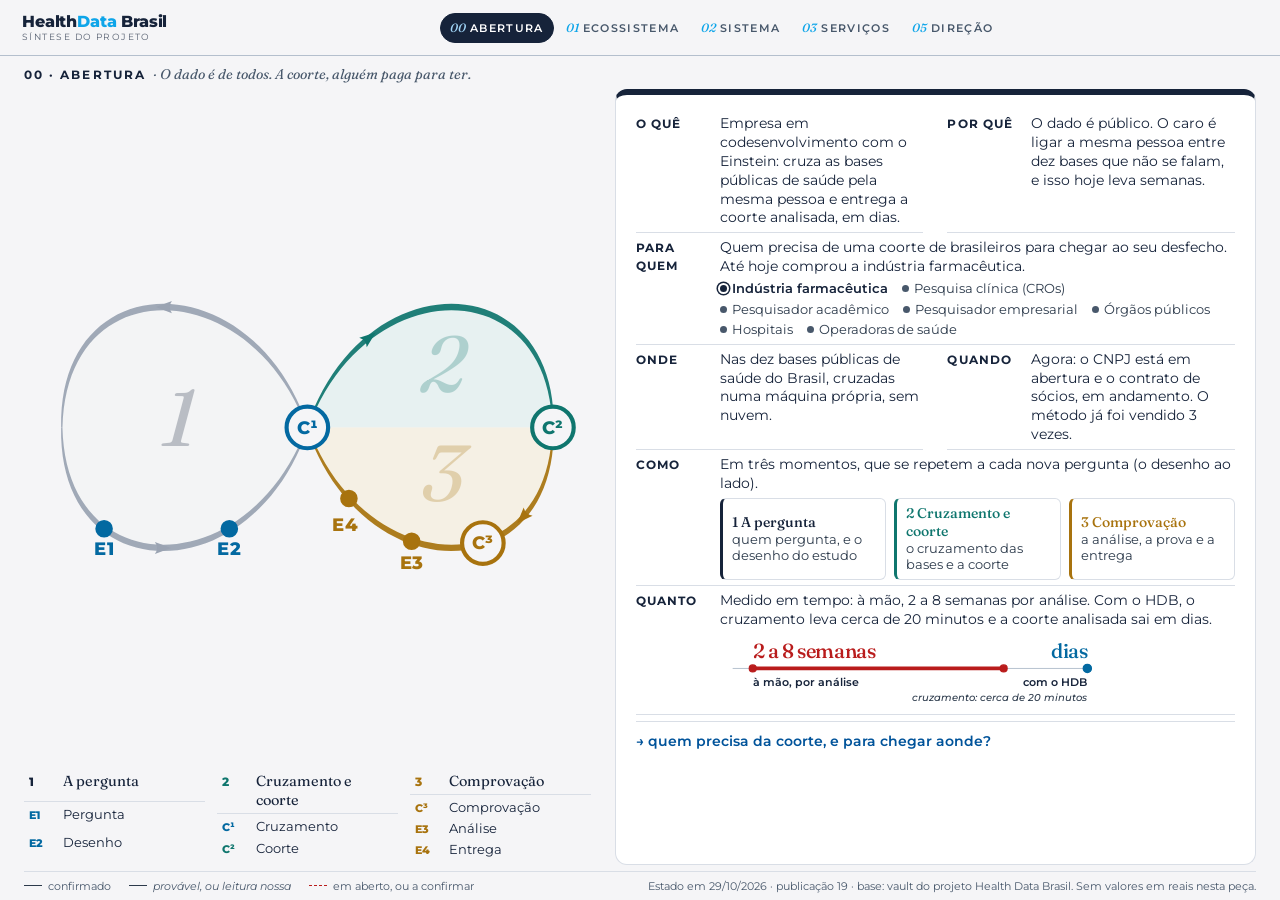
==== commit 1d28eb8e: "Publicação 19: O tempo na ordem da 02 Na Abertura, a régua do quanto passou à mesma ordem da aba Sis" ====
--- a/index.html
+++ b/index.html
@@ -13,7 +13,7 @@
 <link rel="preconnect" href="https://fonts.googleapis.com">
 <link rel="preconnect" href="https://fonts.gstatic.com" crossorigin>
 <link href="https://fonts.googleapis.com/css2?family=Fraunces:opsz,wght@9..144,400;9..144,500;9..144,600&family=Montserrat:wght@400;500;600;700&display=swap" rel="stylesheet">
-<link rel="stylesheet" href="css/styles.css?v=pub-18">
+<link rel="stylesheet" href="css/styles.css?v=pub-19">
 </head>
 <body>
 
@@ -81,8 +81,8 @@
   </p>
 </main>
 
-<script src="js/data.js?v=pub-18"></script>
-<script src="js/convergencia.js?v=pub-18"></script>
-<script src="js/script.js?v=pub-18"></script>
+<script src="js/data.js?v=pub-19"></script>
+<script src="js/convergencia.js?v=pub-19"></script>
+<script src="js/script.js?v=pub-19"></script>
 </body>
 </html>
